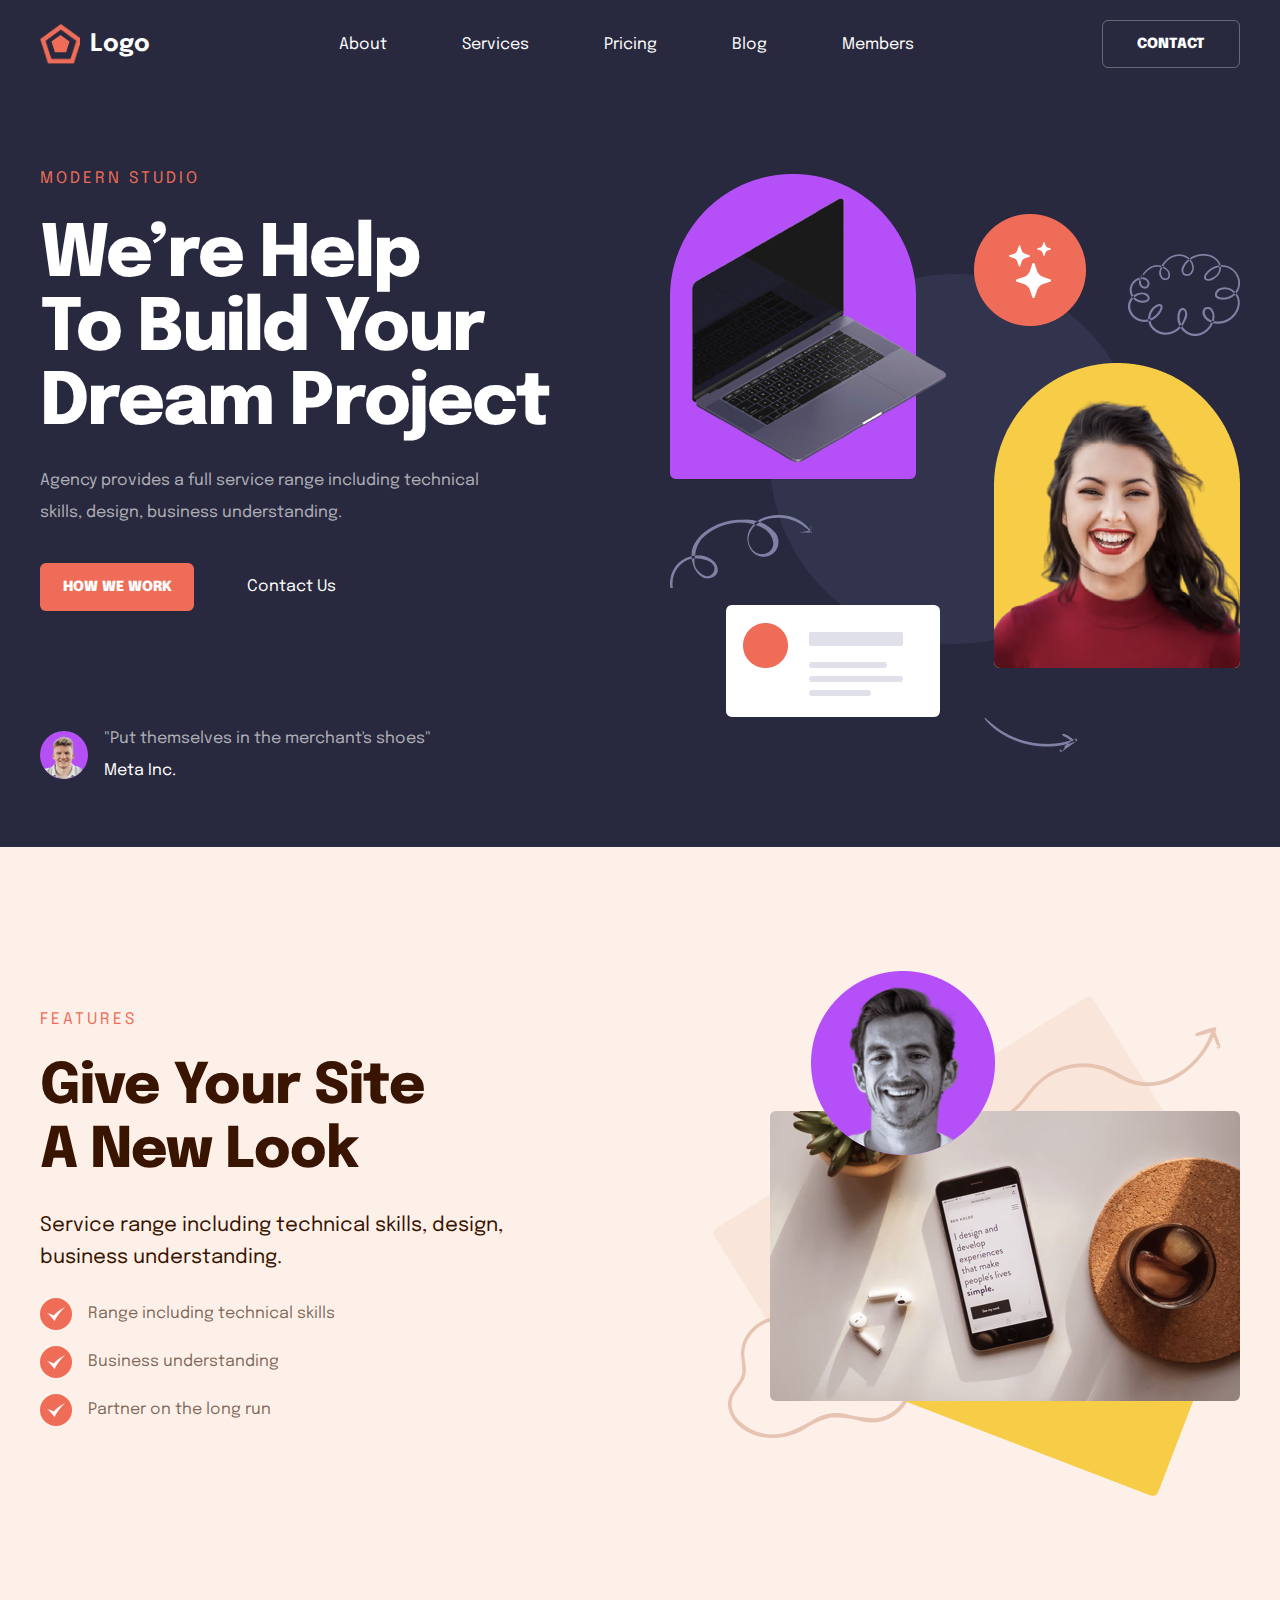
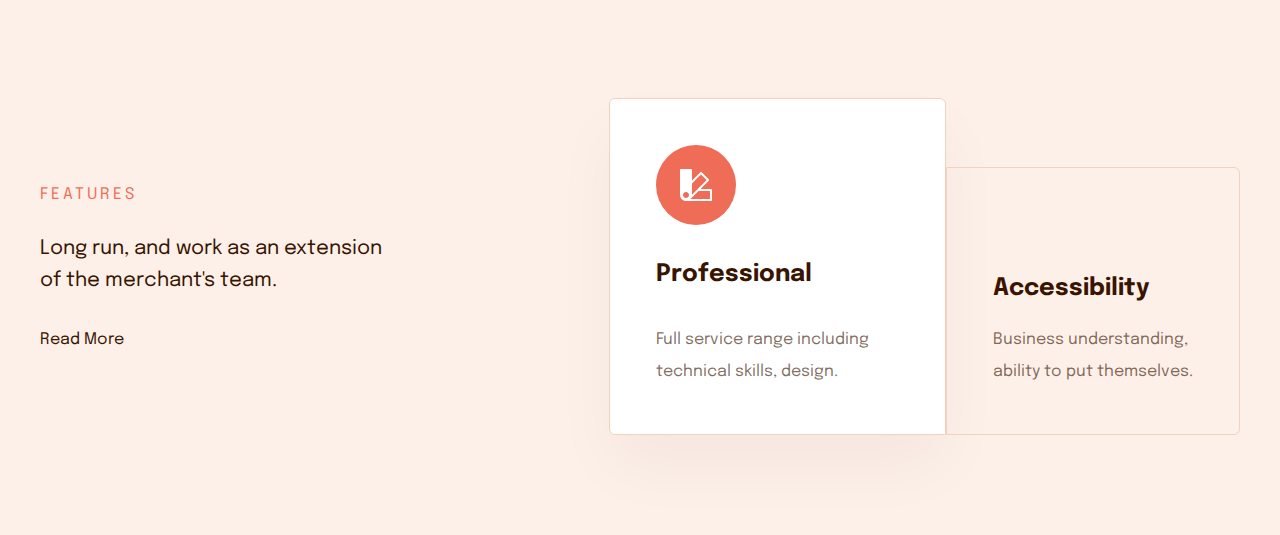
==== index.html @ 23089f37 "Initial commit" ====
<!DOCTYPE html>
<html lang="en">
  <head>
    <meta charset="UTF-8" />
    <meta name="viewport" content="width=device-width, initial-scale=1.0" />
    <title>Document</title>
    <link rel="stylesheet" href="./style.css" />
    <link rel="preconnect" href="https://fonts.googleapis.com" />
    <link rel="preconnect" href="https://fonts.gstatic.com" crossorigin />
    <link
      href="https://fonts.googleapis.com/css2?family=Epilogue:wght@400;700&display=swap"
      rel="stylesheet"
    />
  </head>
  <body>
    <header class="header">
      <div class="header__logo">
        <div class="header__logo-svg">
          <svg
            xmlns="http://www.w3.org/2000/svg"
            width="19"
            height="18"
            viewBox="0 0 19 18"
            fill="none"
            class="header__logo-element"
          >
            <path
              d="M9.5 0L18.535 6.56434L15.084 17.1857H3.91604L0.464963 6.56434L9.5 0Z"
              fill="#EF6D58"
            />
          </svg>
        </div>
        <div class="header__logo-txt">Logo</div>
      </div>
      <nav class="header__nav">
        <a href="" class="nav__link">About</a>
        <a href="" class="nav__link">Services</a>
        <a href="" class="nav__link">Pricing</a>
        <a href="" class="nav__link">Blog</a>
        <a href="" class="nav__link">Members</a>
      </nav>
      <button class="header__button">CONTACT</button>
    </header>
    <main class="main">
      <div class="frame-1_I">
        <div class="frame-1__left">
          <p class="left__txt-1">Modern Studio</p>
          <p class="left__title">
            We’re Help<br />
            To Build Your<br />Dream Project
          </p>
          <p class="left__txt-2">
            Agency provides a full service range including technical
            <br />skills, design, business understanding.
          </p>
          <div class="left__group">
            <button class="group__btn-1">How We Work</button
            ><button class="group__btn-2">Contact Us</button>
          </div>
          <div class="left__box">
            <svg
              width="48"
              height="48"
              viewBox="0 0 48 48"
              fill="none"
              xmlns="http://www.w3.org/2000/svg"
              xmlns:xlink="http://www.w3.org/1999/xlink"
            >
              <circle cx="24" cy="24" r="24" fill="#B550F6" />
              <mask
                id="mask0_0_16"
                style="mask-type: luminance"
                maskUnits="userSpaceOnUse"
                x="0"
                y="0"
                width="48"
                height="48"
              >
                <circle cx="24" cy="24" r="24" fill="white" />
              </mask>
              <g mask="url(#mask0_0_16)">
                <rect
                  x="4"
                  y="5"
                  width="38"
                  height="43"
                  fill="url(#pattern0)"
                />
              </g>
              <defs>
                <pattern
                  id="pattern0"
                  patternContentUnits="objectBoundingBox"
                  width="1"
                  height="1"
                >
                  <use
                    xlink:href="#image0_0_16"
                    transform="scale(0.0263158 0.0232558)"
                  />
                </pattern>
                <image
                  id="image0_0_16"
                  width="38"
                  height="43"
                  xlink:href="[data-uri]"
                />
              </defs>
            </svg>
            <div class="box__section">
              <div class="section__txt-1">
                "Put themselves in the merchant's shoes"
              </div>
              <div class="section__txt-2">Meta Inc.</div>
            </div>
          </div>
        </div>
        <div class="frame-1__right">
          <img src="./imgs/pic.png" alt="" />
        </div>
      </div>
    </main>
    <div class="frame-2_I">
      <div class="frame-2__box">
        <div class="frame-2__box-left">
          <p class="box-left__txt-1">Features</p>
          <p class="box-left__title">Give Your Site <br />A New Look</p>
          <p class="box-left__txt-2">
            Service range including technical skills, design, <br />
            business understanding.
          </p>
          <div class="box-left__group">
            <div class="group__row">
              <svg
                xmlns="http://www.w3.org/2000/svg"
                width="32"
                height="32"
                viewBox="0 0 32 32"
                fill="none"
              >
                <circle cx="16" cy="16" r="16" fill="#EF6C57" />
                <path
                  fill-rule="evenodd"
                  clip-rule="evenodd"
                  d="M7 14.9206C9.07075 15.3461 11.734 16.1698 13.75 17.465C16.1178 14.3345 20.371 11.406 25 9C20.6042 13.2739 16.9668 18.1236 14.5 23C12.5118 20.2129 10.3398 17.6189 7 14.9206Z"
                  fill="white"
                />
              </svg>
              <p>Range including technical skills</p>
            </div>
            <div class="group__row">
              <svg
                xmlns="http://www.w3.org/2000/svg"
                width="32"
                height="32"
                viewBox="0 0 32 32"
                fill="none"
              >
                <circle cx="16" cy="16" r="16" fill="#EF6C57" />
                <path
                  fill-rule="evenodd"
                  clip-rule="evenodd"
                  d="M7 14.9206C9.07075 15.3461 11.734 16.1698 13.75 17.465C16.1178 14.3345 20.371 11.406 25 9C20.6042 13.2739 16.9668 18.1236 14.5 23C12.5118 20.2129 10.3398 17.6189 7 14.9206Z"
                  fill="white"
                />
              </svg>
              <p>Business understanding</p>
            </div>
            <div class="group__row">
              <svg
                xmlns="http://www.w3.org/2000/svg"
                width="32"
                height="32"
                viewBox="0 0 32 32"
                fill="none"
              >
                <circle cx="16" cy="16" r="16" fill="#EF6C57" />
                <path
                  fill-rule="evenodd"
                  clip-rule="evenodd"
                  d="M7 14.9206C9.07075 15.3461 11.734 16.1698 13.75 17.465C16.1178 14.3345 20.371 11.406 25 9C20.6042 13.2739 16.9668 18.1236 14.5 23C12.5118 20.2129 10.3398 17.6189 7 14.9206Z"
                  fill="white"
                />
              </svg>
              <p>Partner on the long run</p>
            </div>
          </div>
        </div>
        <div class="frame-2__box-right">
          <img src="./imgs/picc.png" alt="" />
        </div>
      </div>
    </div>
    <div class="frame-3_I">
      <div class="frame-3__content">
        <div class="content__left">
          <p class="content__left-title">Features</p>
          <p class="content__left-txt-1">
            Long run, and work as an extension <br />
            of the merchant's team.
          </p>
          <p class="content__left-txt-2">Read More</p>
        </div>
        <div class="content__right">
          <div class="content__right-block-1">
            <div class="block-1__logo">
              <svg
                class="block-1__logo-main"
                xmlns="http://www.w3.org/2000/svg"
                width="80"
                height="80"
                viewBox="0 0 80 80"
                fill="none"
              >
                <circle cx="40" cy="40" r="40" fill="#EF6C57" />
              </svg>
              <svg
                class="block-1__logo-secondary"
                xmlns="http://www.w3.org/2000/svg"
                width="32"
                height="32"
                viewBox="0 0 32 32"
                fill="none"
              >
                <path
                  fill-rule="evenodd"
                  clip-rule="evenodd"
                  d="M1 0C0.447715 0 0 0.447715 0 1V25.99V26V26.088C0.0212881 27.6491 0.652221 29.1399 1.758 30.242C2.88171 31.3692 4.40839 32.0019 6 32H31C31.5523 32 32 31.5523 32 31V21C32 20.4477 31.5523 20 31 20H20.522L28.778 11.78C28.9661 11.5924 29.0718 11.3377 29.0718 11.072C29.0718 10.8063 28.9661 10.5516 28.778 10.364L21.708 3.292C21.3175 2.90162 20.6845 2.90162 20.294 3.292L12 11.554V1C12 0.447715 11.5523 0 11 0H1ZM26.656 11.068L12 25.668V14.376L20.998 5.412L26.656 11.068ZM9 26C9 24.3431 7.65685 23 6 23C4.34315 23 3 24.3431 3 26C3 27.6568 4.34315 29 6 29C7.65685 29 9 27.6568 9 26ZM18.516 22H30V30H10.486L18.516 22Z"
                  fill="white"
                />
              </svg>
            </div>
            <h2>Professional</h2>
            <p>Full service range including <br />technical skills, design.</p>
          </div>
          <div class="content__right-block-2">
            <h2>Accessibility</h2>
            <p>Business understanding, <br />ability to put themselves.</p>
          </div>
        </div>
      </div>
    </div>
  </body>
</html>
---- style.css ----
* {
  padding: 0;
  margin: 0;
  border: 0;
  text-decoration: none;
}

:focus,
:active {
  outline: none;
}
a:focus,
a:active {
  outline: none;
}

nav,
footer,
header,
aside {
  display: block;
}

:root {
  --boss: rgb(160, 160, 160);
  --colors: rgb(210, 198, 198);
}

input,
button,
textarea {
  font-family: inherit;
}

input::-ms-clear {
  display: none;
}
button {
  cursor: pointer;
}
button::-moz-focus-inner {
  padding: 0;
  border: 0;
}
a,
a:visited {
  text-decoration: none;
}
a:hover {
  text-decoration: none;
}
ul li {
  list-style: none;
}
img {
  vertical-align: top;
}

h1,
h2,
h3,
h4,
h5,
h6 {
  font-size: inherit;
  font-weight: 400;
}

html {
  scroll-behavior: smooth;
}
body {
  background: #28293e;
}

.header {
  max-width: 1200px;
  margin: 0 auto;
  display: flex;
  align-items: center;
  justify-content: space-between;
  padding: 20px;
}
.header__logo {
  display: flex;
  align-items: center;
}
.header__logo-element {
}
.header__logo-svg {
  background-image: url(./imgs/Polygon.png);
  background-size: cover;
  width: 40px;
  height: 40px;
  display: flex;
  align-items: center;
  justify-content: center;
}
.header__logo-txt {
  color: var(--Text_Light, rgb(255, 255, 255));
  font-feature-settings: "clig" off, "liga" off;
  font-family: Epilogue;
  font-size: 24px;
  font-style: normal;
  font-weight: 700;
  margin-left: 10px;
}
.header__nav {
  display: flex;
  gap: 75px;
}
.nav__link {
  color: var(--Text_Light, #ffffff);
  text-align: center;
  font-feature-settings: "clig" off, "liga" off;
  font-family: Epilogue;
  font-size: 16px;
  font-style: normal;
  font-weight: 400;
  transition: 0.3s;
}
.nav__link:hover {
  color: #ef6d58;
}
.header__button {
  width: 138px;
  height: 48px;
  border-radius: 6px;
  border: 1px solid rgba(255, 255, 255, 0.3);
  color: #ffffff;
  text-align: center;
  font-family: Epilogue;
  font-size: 14px;
  font-style: normal;
  font-weight: 900;
  text-transform: uppercase;
  background: transparent;
  display: flex;
  align-items: center;
  justify-content: center;
}
.main {
  max-width: 1200px;
  margin: 0 auto;
}
.frame-1_I {
  max-width: 1200px;
  margin: 75px auto 60px auto;
  display: flex;
  align-items: center;
  justify-content: space-between;
}
.frame-1__left {
  width: 513px;
  display: flex;
  flex-direction: column;
  align-items: flex-start;
  justify-content: center;
}
.left__txt-1 {
  color: var(--Text_Light_Accent, #ef6d58);
  font-feature-settings: "clig" off, "liga" off;
  font-family: Epilogue;
  font-size: 16px;
  font-style: normal;
  font-weight: 400;
  line-height: 32px; /* 200% */
  letter-spacing: 3px;
  text-transform: uppercase;
}
.left__title {
  color: var(--Text_Light, #fff);
  font-feature-settings: "clig" off, "liga" off;
  font-family: Epilogue;
  font-size: 72px;
  font-style: normal;
  font-weight: 800;
  letter-spacing: -2px;
  margin: 24px 0;
}
.left__txt-2 {
  color: var(--Text_Light_Gray, rgba(255, 255, 255, 0.64));
  font-feature-settings: "clig" off, "liga" off;
  font-family: Epilogue;
  font-size: 16px;
  font-style: normal;
  font-weight: 400;
  line-height: 32px; /* 200% */
  margin-bottom: 34px;
}
.left__group {
  width: 328px;
  display: flex;
  align-items: center;
  justify-content: space-between;
  margin-bottom: 112px;
}
.group__btn-1 {
  width: 154px;
  height: 48px;
  border-radius: 6px;
  background: #ef6d58;
  color: #fff;
  text-align: center;
  font-family: Epilogue;
  font-size: 14px;
  font-style: normal;
  font-weight: 900;
  line-height: normal;
  text-transform: uppercase;
  transition: 0.3s;
}
.group__btn-1:hover {
  background-color: #e75c46;
  transform: scale(1.05);
}
.group__btn-2 {
  width: 154px;
  height: 48px;
  background: transparent;
  color: var(--Text_Light, #fff);
  font-feature-settings: "clig" off, "liga" off;
  font-family: Epilogue;
  font-size: 16px;
  font-style: normal;
  font-weight: 400;
  line-height: 32px;
  border-radius: 6px;
  transition: 0.3s;
}
.group__btn-2:hover {
  background-color: #ffffff25;
  transform: scale(1.05);
}
.left__box {
  display: flex;
  align-items: center;
  flex-direction: row;
}
.left__box svg {
  margin-right: 16px;
}
.box__section {
  display: flex;
  align-items: flex-start;
  justify-content: center;
  flex-direction: column;
}
.section__txt-1 {
  color: var(--Text_Light_Gray, rgba(255, 255, 255, 0.64));
  font-feature-settings: "clig" off, "liga" off;

  /* Text */
  font-family: Epilogue;
  font-size: 16px;
  font-style: normal;
  font-weight: 400;
  line-height: 32px; /* 200% */
}
.section__txt-2 {
  color: var(--Text_Light, #fff);
  font-feature-settings: "clig" off, "liga" off;

  /* Text */
  font-family: Epilogue;
  font-size: 16px;
  font-style: normal;
  font-weight: 400;
  line-height: 32px; /* 200% */
}
.frame-2_I {
  background: #fdf0e9;
  padding: 100px 0;
}
.frame-2__box {
  max-width: 1200px;
  display: flex;
  align-items: center;
  justify-content: space-between;
  margin: 0 auto;
}
.frame-2__box-left {
}
.box-left__txt-1 {
  color: var(--Text_Dark_Accent, #ef6d58);
  font-feature-settings: "clig" off, "liga" off;
  font-family: Epilogue;
  font-size: 16px;
  font-style: normal;
  font-weight: 400;
  line-height: 32px;
  letter-spacing: 3px;
  text-transform: uppercase;
}
.box-left__title {
  color: var(--Text_Dark, #391400);
  font-feature-settings: "clig" off, "liga" off;
  font-family: Epilogue;
  font-size: 56px;
  font-style: normal;
  font-weight: 800;
  line-height: 64px; /* 114.286% */
  letter-spacing: -1px;
  margin: 20px 0 26px 0;
}
.box-left__txt-2 {
  color: var(--Text_Dark, #391400);
  font-feature-settings: "clig" off, "liga" off;
  font-family: Epilogue;
  font-size: 20px;
  font-style: normal;
  font-weight: 400;
  line-height: 32px; /* 160% */
  margin-bottom: 24px;
}
.box-left__group {
  display: flex;
  align-items: flex-start;
  justify-content: space-between;
  flex-direction: column;
}
.group__row {
  display: flex;
  align-items: center;
  margin-bottom: 16px;
}
.group__row p {
  color: var(--Text_Dark_Gray, rgba(57, 20, 0, 0.64));
  font-feature-settings: "clig" off, "liga" off;

  /* Text */
  font-family: Epilogue;
  font-size: 16px;
  font-style: normal;
  font-weight: 400;
  line-height: 32px; /* 200% */
}
.group__row svg {
  margin-right: 16px;
}
.frame-2__box-right {
}
.frame-3_I {
  padding: 100px 0;
  background: #fdf0e9;
}
.frame-3__content {
  max-width: 1200px;
  margin: 0 auto;
  display: flex;
  align-items: center;
  justify-content: space-between;
}
.content__left {
  width: 370px;
  display: flex;
  align-items: flex-start;
  justify-content: center;
  flex-direction: column;
}
.content__left-title {
  color: var(--Text_Dark_Accent, #ef6d58);
  font-feature-settings: "clig" off, "liga" off;
  font-family: Epilogue;
  font-size: 16px;
  font-style: normal;
  font-weight: 400;
  letter-spacing: 3px;
  text-transform: uppercase;
}
.content__left-txt-1 {
  color: var(--Text_Dark, #391400);
  font-feature-settings: "clig" off, "liga" off;
  font-family: Epilogue;
  font-size: 20px;
  font-style: normal;
  font-weight: 400;
  margin: 30px 0 28px 0;
  height: 70px;
  line-height: 32px; /* 160% */
}
.content__left-txt-2 {
  color: var(--Text_Dark, #391400);
  font-feature-settings: "clig" off, "liga" off;
  font-family: Epilogue;
  font-size: 16px;
  font-style: normal;
  font-weight: 400;
}
.content__right {
  display: flex;
  align-items: flex-end;
  justify-content: center;
}
.content__right-block-1 {
  width: 243px;
  height: 243px;
  padding: 46px;
  display: flex;
  align-items: flex-start;
  justify-content: space-between;
  flex-direction: column;
  border-radius: 6px 6px 0px 6px;
  border: 1px solid #f3d1bf;
  background: #fff;
  box-shadow: 0px 32px 64px 0px rgba(57, 20, 0, 0.04);
}
.content__right-block-1 h2 {
  color: var(--Text_Dark, #391400);
  font-feature-settings: "clig" off, "liga" off;
  font-family: Epilogue;
  font-size: 24px;
  font-style: normal;
  font-weight: 700;
  line-height: 32px; /* 133.333% */
}
.content__right-block-1 p {
  color: var(--Text_Dark_Gray, rgba(57, 20, 0, 0.64));
  font-feature-settings: "clig" off, "liga" off;
  font-family: Epilogue;
  font-size: 16px;
  font-style: normal;
  font-weight: 400;
  line-height: 32px; /* 200% */
}
.block-1__logo {
  position: relative;
  width: 80px;
  height: 80px;
  display: flex;
  align-items: center;
  justify-content: center;
}
.block-1__logo-main {
  position: absolute;
}
.block-1__logo-secondary {
  position: absolute;
  z-index: 3;
  fill: #fff;
}

.content__right-block-2 {
  padding: 46px;
  display: flex;
  align-items: flex-start;
  justify-content: space-between;
  flex-direction: column;
  border-radius: 0px 6px 6px 0px;
  border: 1px solid #f3d1bf;
}
.content__right-block-2 h2 {
  color: var(--Text_Dark, #391400);
  font-feature-settings: "clig" off, "liga" off;
  font-family: Epilogue;
  font-size: 24px;
  font-style: normal;
  font-weight: 700;
  line-height: 32px; /* 133.333% */
  margin: 59px 0 19px 0;
}
.content__right-block-2 p {
  color: var(--Text_Dark_Gray, rgba(57, 20, 0, 0.64));
  font-feature-settings: "clig" off, "liga" off;
  font-family: Epilogue;
  font-size: 16px;
  font-style: normal;
  font-weight: 400;
  line-height: 32px; /* 200% */
}
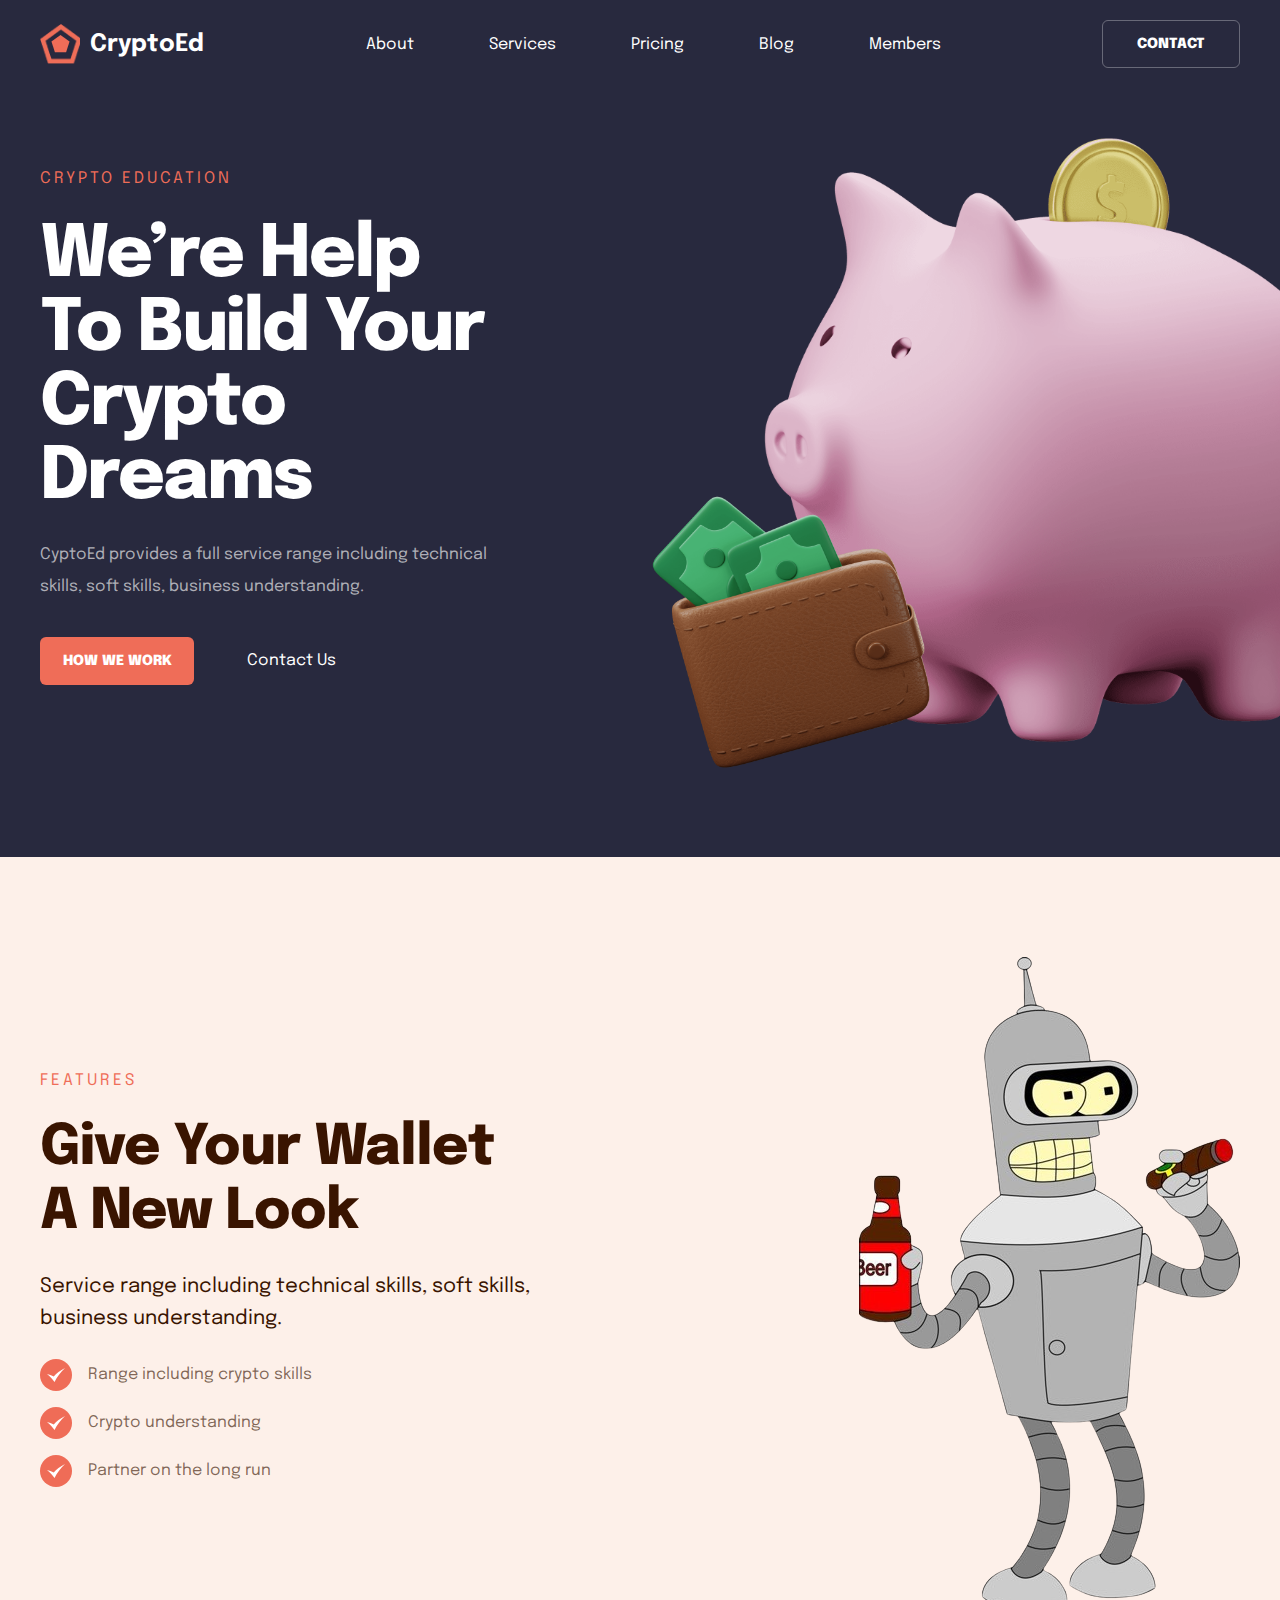
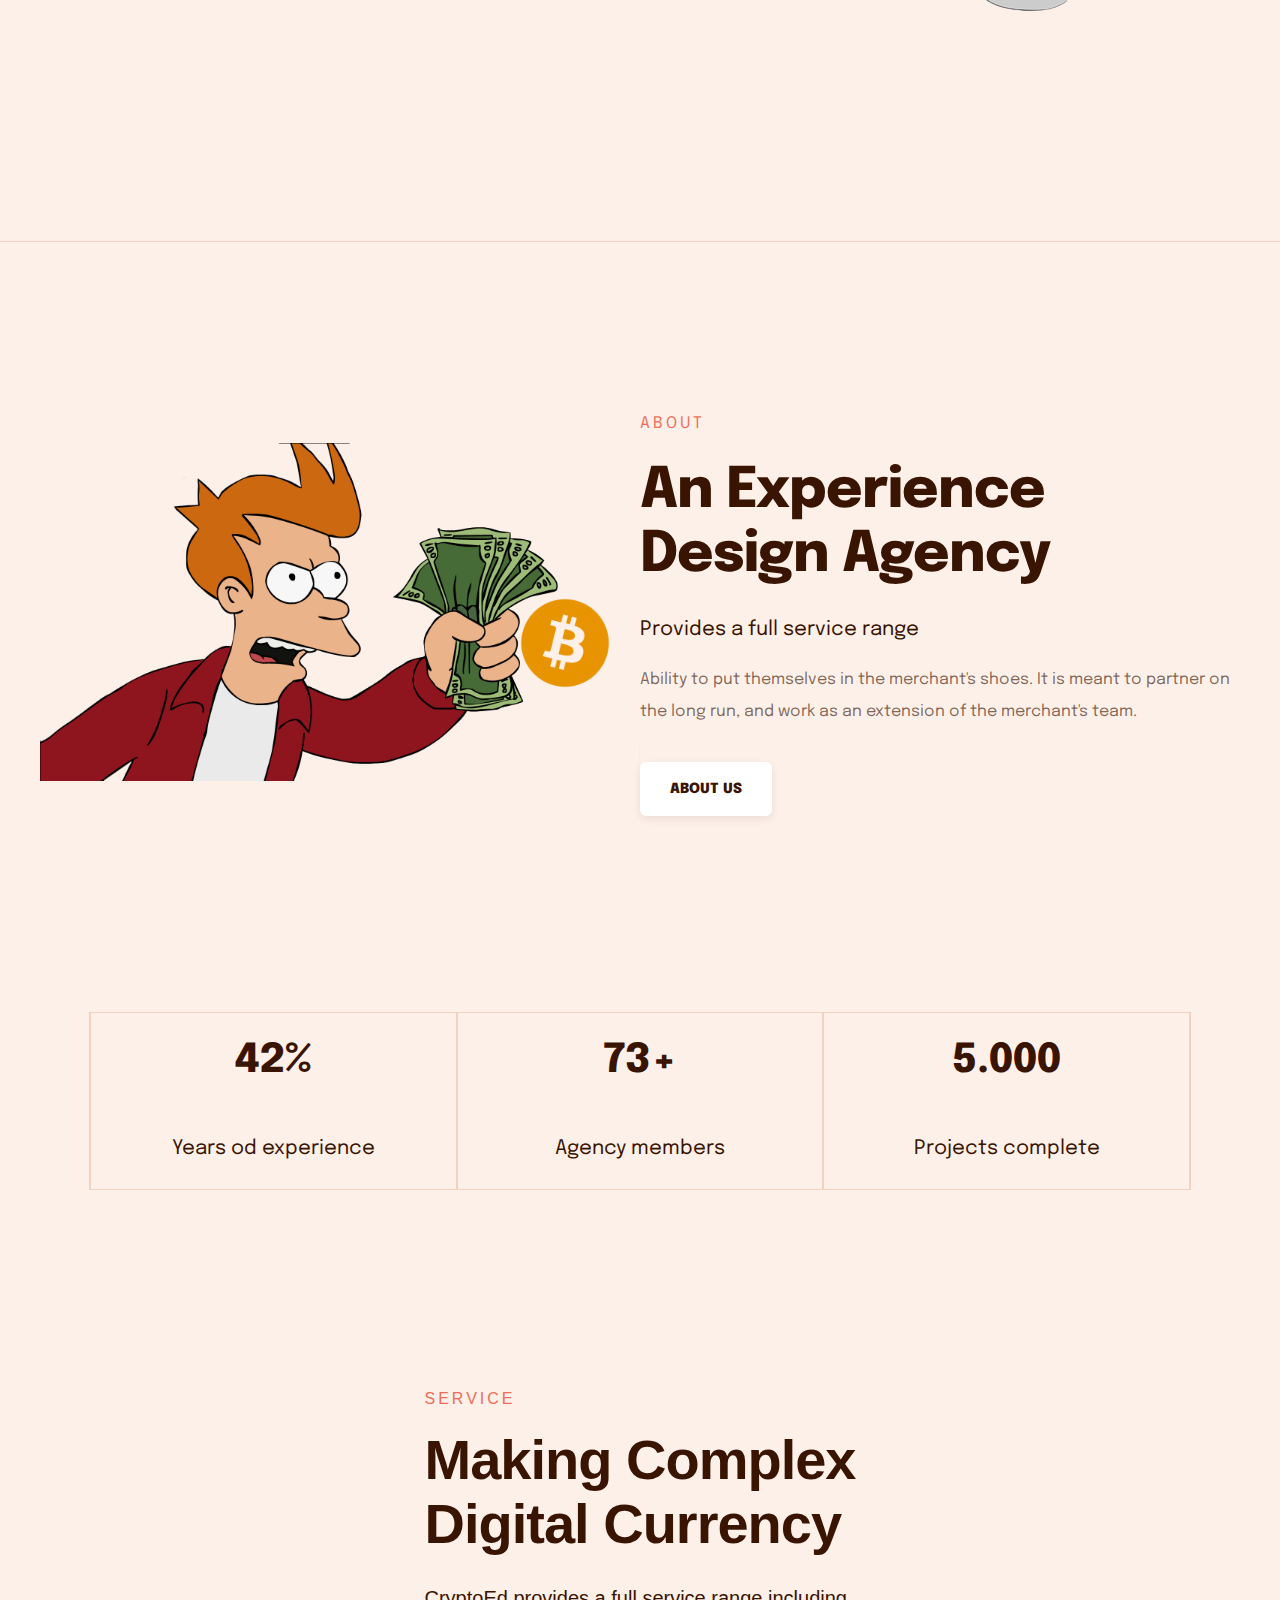
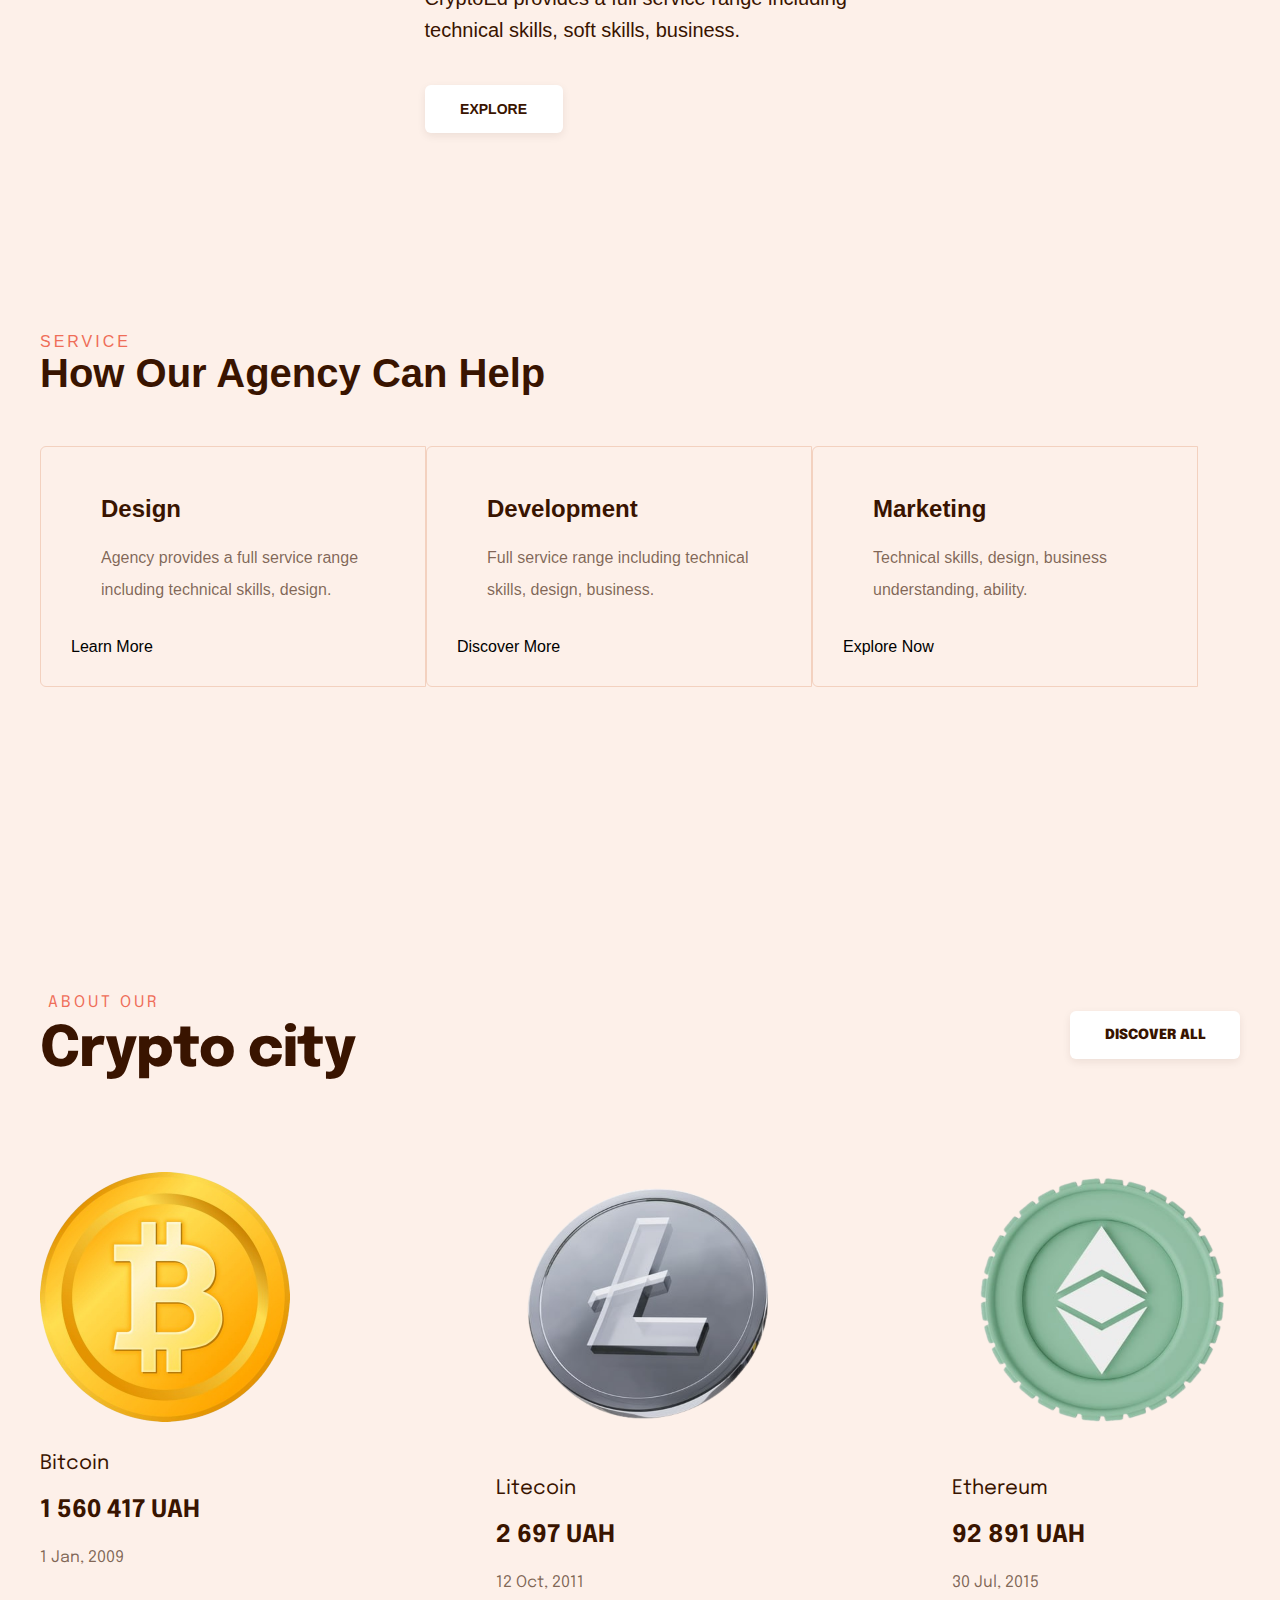
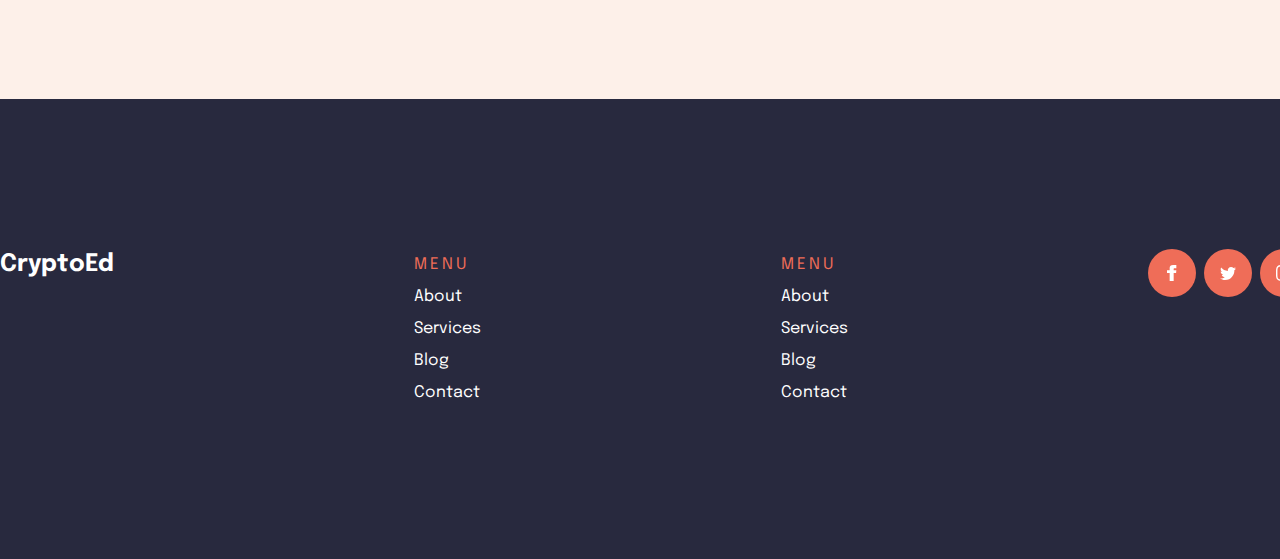
==== commit 71bc0538: "123" ====
--- a/index.html
+++ b/index.html
@@ -30,7 +30,7 @@
             />
           </svg>
         </div>
-        <div class="header__logo-txt">Logo</div>
+        <div class="header__logo-txt">CryptoEd</div>
       </div>
       <nav class="header__nav">
         <a href="" class="nav__link">About</a>
@@ -44,201 +44,314 @@
     <main class="main">
       <div class="frame-1_I">
         <div class="frame-1__left">
-          <p class="left__txt-1">Modern Studio</p>
+          <p class="left__txt-1">Crypto Education</p>
           <p class="left__title">
             We’re Help<br />
-            To Build Your<br />Dream Project
+            To Build Your<br />Crypto Dreams
           </p>
           <p class="left__txt-2">
-            Agency provides a full service range including technical
-            <br />skills, design, business understanding.
+            CyptoEd provides a full service range including technical
+            <br />skills, soft skills, business understanding.
           </p>
           <div class="left__group">
-            <button class="group__btn-1">How We Work</button
-            ><button class="group__btn-2">Contact Us</button>
-          </div>
-          <div class="left__box">
-            <svg
-              width="48"
-              height="48"
-              viewBox="0 0 48 48"
-              fill="none"
-              xmlns="http://www.w3.org/2000/svg"
-              xmlns:xlink="http://www.w3.org/1999/xlink"
+            <button class="group__btn-1">How We Work</button>
+            <a class="group__btn-2" href="./members/illia/index.html"
+              >Contact Us</a
             >
-              <circle cx="24" cy="24" r="24" fill="#B550F6" />
-              <mask
-                id="mask0_0_16"
-                style="mask-type: luminance"
-                maskUnits="userSpaceOnUse"
-                x="0"
-                y="0"
-                width="48"
-                height="48"
-              >
-                <circle cx="24" cy="24" r="24" fill="white" />
-              </mask>
-              <g mask="url(#mask0_0_16)">
-                <rect
-                  x="4"
-                  y="5"
-                  width="38"
-                  height="43"
-                  fill="url(#pattern0)"
-                />
-              </g>
-              <defs>
-                <pattern
-                  id="pattern0"
-                  patternContentUnits="objectBoundingBox"
-                  width="1"
-                  height="1"
+          </div>
+        </div>
+        <div class="frame-1__right">
+          <img src="./imgs/pig.png" alt="" class="pig" />
+          <img src="./imgs/parce.png" alt="" class="parce" />
+        </div>
+      </div>
+    </main>
+    <main class="main-2">
+      <div class="frame-2_I">
+        <div class="frame-2__box">
+          <div class="frame-2__box-left">
+            <p class="box-left__txt-1">Features</p>
+            <p class="box-left__title">Give Your Wallet <br />A New Look</p>
+            <p class="box-left__txt-2">
+              Service range including technical skills, soft skills, <br />
+              business understanding.
+            </p>
+            <div class="box-left__group">
+              <div class="group__row">
+                <svg
+                  xmlns="http://www.w3.org/2000/svg"
+                  width="32"
+                  height="32"
+                  viewBox="0 0 32 32"
+                  fill="none"
                 >
-                  <use
-                    xlink:href="#image0_0_16"
-                    transform="scale(0.0263158 0.0232558)"
+                  <circle cx="16" cy="16" r="16" fill="#EF6C57" />
+                  <path
+                    fill-rule="evenodd"
+                    clip-rule="evenodd"
+                    d="M7 14.9206C9.07075 15.3461 11.734 16.1698 13.75 17.465C16.1178 14.3345 20.371 11.406 25 9C20.6042 13.2739 16.9668 18.1236 14.5 23C12.5118 20.2129 10.3398 17.6189 7 14.9206Z"
+                    fill="white"
                   />
-                </pattern>
-                <image
-                  id="image0_0_16"
-                  width="38"
-                  height="43"
-                  xlink:href="[data-uri]"
-                />
-              </defs>
-            </svg>
-            <div class="box__section">
-              <div class="section__txt-1">
-                "Put themselves in the merchant's shoes"
+                </svg>
+                <p>Range including crypto skills</p>
               </div>
-              <div class="section__txt-2">Meta Inc.</div>
+              <div class="group__row">
+                <svg
+                  xmlns="http://www.w3.org/2000/svg"
+                  width="32"
+                  height="32"
+                  viewBox="0 0 32 32"
+                  fill="none"
+                >
+                  <circle cx="16" cy="16" r="16" fill="#EF6C57" />
+                  <path
+                    fill-rule="evenodd"
+                    clip-rule="evenodd"
+                    d="M7 14.9206C9.07075 15.3461 11.734 16.1698 13.75 17.465C16.1178 14.3345 20.371 11.406 25 9C20.6042 13.2739 16.9668 18.1236 14.5 23C12.5118 20.2129 10.3398 17.6189 7 14.9206Z"
+                    fill="white"
+                  />
+                </svg>
+                <p>Crypto understanding</p>
+              </div>
+              <div class="group__row">
+                <svg
+                  xmlns="http://www.w3.org/2000/svg"
+                  width="32"
+                  height="32"
+                  viewBox="0 0 32 32"
+                  fill="none"
+                >
+                  <circle cx="16" cy="16" r="16" fill="#EF6C57" />
+                  <path
+                    fill-rule="evenodd"
+                    clip-rule="evenodd"
+                    d="M7 14.9206C9.07075 15.3461 11.734 16.1698 13.75 17.465C16.1178 14.3345 20.371 11.406 25 9C20.6042 13.2739 16.9668 18.1236 14.5 23C12.5118 20.2129 10.3398 17.6189 7 14.9206Z"
+                    fill="white"
+                  />
+                </svg>
+                <p>Partner on the long run</p>
+              </div>
             </div>
           </div>
-        </div>
-        <div class="frame-1__right">
-          <img src="./imgs/pic.png" alt="" />
+          <div class="frame-2__box-right">
+            <img
+              src="./imgs/64c4ddaaface1ec08b58b1fae0f4d41c-removebg-preview.png"
+              alt=""
+            />
+          </div>
+        </div>
+      </div>
+      <div class="Y__powered-on">
+        <img
+          src="./img/47c46679-972b-43df-b995-1a962e7bc8d1-1594159154049 1.png"
+          alt=""
+          class="powered-on__img"
+        />
+        <img src="./img/reuters-logo 1.png" alt="" class="powered-on__img" />
+        <img src="./img/Group 1347.png" alt="" class="powered-on__img" />
+        <img src="./img/Group 1348.png" alt="" class="powered-on__img" />
+      </div>
+
+      <div class="body__line"></div>
+
+      <div class="Y__container-1">
+        <div class="Y__container-1__left">
+          <img
+            class="Y__container-1__left-img"
+            src="./imgs/pngwing.com (21).png"
+            alt=""
+          />
+          <img
+            class="Y__container-1__left-img2"
+            src="./imgs/pngwing.com (22).png"
+            alt=""
+          />
+        </div>
+
+        <div class="container-1__right">
+          <span class="right__about">ABOUT</span>
+          <h2 class="right__logo">An Experience Design Agency</h2>
+          <h4 class="right__coLogo">Provides a full service range</h4>
+          <span class="right__txt"
+            >Ability to put themselves in the merchant's shoes. It is meant to
+            partner on the long run, and work as an extension of the merchant's
+            team.</span
+          >
+          <button class="right__btn">About us</button>
+        </div>
+      </div>
+
+      <div class="Y__container-2">
+        <div class="Y__section-2">
+          <span class="section-2__logo">42%</span>
+          <span class="section-2__txt">Years od experience</span>
+        </div>
+        <div class="Y__section-2">
+          <span class="section-2__logo">73+</span>
+          <span class="section-2__txt">Agency members</span>
+        </div>
+        <div class="Y__section-2">
+          <span class="section-2__logo">5.000</span>
+          <span class="section-2__txt">Projects complete</span>
+        </div>
+      </div>
+
+      <div class="info-1">
+        <div class="info-1__left">
+          <img
+            class="left__img"
+            src="./imgs/ce2acf778d4bd77b748642bc89a936bf-removebg-preview.png"
+            alt=""
+          />
+        </div>
+
+        <div class="info-1__right">
+          <h1 class="right__title">Service</h1>
+          <p class="right__info">Making Complex <br />Digital Currency</p>
+          <p class="right__info-2">
+            CryptoEd provides a full service range including <br />technical
+            skills, soft skills, business.
+          </p>
+          <button class="right__button">explore</button>
+        </div>
+      </div>
+
+      <div class="block-2">
+        <h2 class="block-2__title">service</h2>
+        <p class="block-2__info">How Our Agency Can Help</p>
+
+        <div class="block-2__box">
+          <div class="box__inside">
+            <img class="inside__img" src="" alt="" />
+            <h2 class="inside__title">Design</h2>
+            <p class="inside__info">
+              Agency provides a full service range including technical skills,
+              design.
+            </p>
+            <p class="inside__info-2">Learn More</p>
+          </div>
+
+          <div class="box__inside">
+            <img class="inside__img" src="" alt="" />
+            <h2 class="inside__title">Development</h2>
+            <p class="inside__info">
+              Full service range including technical skills, design, business.
+            </p>
+            <p class="inside__info-2">Discover More</p>
+          </div>
+
+          <div class="box__inside">
+            <img class="inside__img" src="" alt="" />
+            <h2 class="inside__title">Marketing</h2>
+            <p class="inside__info">
+              Technical skills, design, business understanding, ability.
+            </p>
+            <p class="inside__info-2">Explore Now</p>
+          </div>
+        </div>
+      </div>
+
+      <div class="info__1">
+        <div class="info-1__top">
+          <div>
+            <p class="info__1-OUR">About our</p>
+            <h2 class="info__1-Latest">Crypto city</h2>
+          </div>
+          <button class="info-1__button">Discover All</button>
+        </div>
+
+        <div class="info__2">
+          <div class="card-1" style="width: 18rem">
+            <img
+              src="./imgs/photo_2_2024-01-27_10-31-24-removebg-preview.png"
+              class="card-img-top__1"
+              alt="..."
+            />
+            <div class="card-body">
+              <h5 class="card-title">Bitcoin</h5>
+              <p class="card-text">1 560 417 UAH</p>
+              <p class="card__info-1">1 Jan, 2009</p>
+            </div>
+          </div>
+          <div class="card-2" style="width: 18rem">
+            <img
+              src="./imgs/photo_1_2024-01-27_10-31-24-removebg-preview.png"
+              class="card-img-top__2"
+              alt="..."
+            />
+            <div class="card-body">
+              <h5 class="card-title">Litecoin</h5>
+              <p class="card-text">2 697 UAH</p>
+              <p class="card__info-2">12 Oct, 2011</p>
+            </div>
+          </div>
+          <div class="card-3" style="width: 18rem">
+            <img
+              src="./imgs/photo_3_2024-01-27_10-31-24-removebg-preview.png"
+              class="card-img-top__3"
+              alt="..."
+            />
+            <div class="card-body">
+              <h5 class="card-title">Ethereum</h5>
+              <p class="card-text">92 891 UAH</p>
+              <p class="card__info-3">30 Jul, 2015</p>
+            </div>
+          </div>
         </div>
       </div>
     </main>
-    <div class="frame-2_I">
-      <div class="frame-2__box">
-        <div class="frame-2__box-left">
-          <p class="box-left__txt-1">Features</p>
-          <p class="box-left__title">Give Your Site <br />A New Look</p>
-          <p class="box-left__txt-2">
-            Service range including technical skills, design, <br />
-            business understanding.
-          </p>
-          <div class="box-left__group">
-            <div class="group__row">
-              <svg
-                xmlns="http://www.w3.org/2000/svg"
-                width="32"
-                height="32"
-                viewBox="0 0 32 32"
-                fill="none"
-              >
-                <circle cx="16" cy="16" r="16" fill="#EF6C57" />
-                <path
-                  fill-rule="evenodd"
-                  clip-rule="evenodd"
-                  d="M7 14.9206C9.07075 15.3461 11.734 16.1698 13.75 17.465C16.1178 14.3345 20.371 11.406 25 9C20.6042 13.2739 16.9668 18.1236 14.5 23C12.5118 20.2129 10.3398 17.6189 7 14.9206Z"
-                  fill="white"
-                />
-              </svg>
-              <p>Range including technical skills</p>
-            </div>
-            <div class="group__row">
-              <svg
-                xmlns="http://www.w3.org/2000/svg"
-                width="32"
-                height="32"
-                viewBox="0 0 32 32"
-                fill="none"
-              >
-                <circle cx="16" cy="16" r="16" fill="#EF6C57" />
-                <path
-                  fill-rule="evenodd"
-                  clip-rule="evenodd"
-                  d="M7 14.9206C9.07075 15.3461 11.734 16.1698 13.75 17.465C16.1178 14.3345 20.371 11.406 25 9C20.6042 13.2739 16.9668 18.1236 14.5 23C12.5118 20.2129 10.3398 17.6189 7 14.9206Z"
-                  fill="white"
-                />
-              </svg>
-              <p>Business understanding</p>
-            </div>
-            <div class="group__row">
-              <svg
-                xmlns="http://www.w3.org/2000/svg"
-                width="32"
-                height="32"
-                viewBox="0 0 32 32"
-                fill="none"
-              >
-                <circle cx="16" cy="16" r="16" fill="#EF6C57" />
-                <path
-                  fill-rule="evenodd"
-                  clip-rule="evenodd"
-                  d="M7 14.9206C9.07075 15.3461 11.734 16.1698 13.75 17.465C16.1178 14.3345 20.371 11.406 25 9C20.6042 13.2739 16.9668 18.1236 14.5 23C12.5118 20.2129 10.3398 17.6189 7 14.9206Z"
-                  fill="white"
-                />
-              </svg>
-              <p>Partner on the long run</p>
-            </div>
-          </div>
-        </div>
-        <div class="frame-2__box-right">
-          <img src="./imgs/picc.png" alt="" />
-        </div>
-      </div>
-    </div>
-    <div class="frame-3_I">
-      <div class="frame-3__content">
-        <div class="content__left">
-          <p class="content__left-title">Features</p>
-          <p class="content__left-txt-1">
-            Long run, and work as an extension <br />
-            of the merchant's team.
-          </p>
-          <p class="content__left-txt-2">Read More</p>
-        </div>
-        <div class="content__right">
-          <div class="content__right-block-1">
-            <div class="block-1__logo">
-              <svg
-                class="block-1__logo-main"
-                xmlns="http://www.w3.org/2000/svg"
-                width="80"
-                height="80"
-                viewBox="0 0 80 80"
-                fill="none"
-              >
-                <circle cx="40" cy="40" r="40" fill="#EF6C57" />
-              </svg>
-              <svg
-                class="block-1__logo-secondary"
-                xmlns="http://www.w3.org/2000/svg"
-                width="32"
-                height="32"
-                viewBox="0 0 32 32"
-                fill="none"
-              >
-                <path
-                  fill-rule="evenodd"
-                  clip-rule="evenodd"
-                  d="M1 0C0.447715 0 0 0.447715 0 1V25.99V26V26.088C0.0212881 27.6491 0.652221 29.1399 1.758 30.242C2.88171 31.3692 4.40839 32.0019 6 32H31C31.5523 32 32 31.5523 32 31V21C32 20.4477 31.5523 20 31 20H20.522L28.778 11.78C28.9661 11.5924 29.0718 11.3377 29.0718 11.072C29.0718 10.8063 28.9661 10.5516 28.778 10.364L21.708 3.292C21.3175 2.90162 20.6845 2.90162 20.294 3.292L12 11.554V1C12 0.447715 11.5523 0 11 0H1ZM26.656 11.068L12 25.668V14.376L20.998 5.412L26.656 11.068ZM9 26C9 24.3431 7.65685 23 6 23C4.34315 23 3 24.3431 3 26C3 27.6568 4.34315 29 6 29C7.65685 29 9 27.6568 9 26ZM18.516 22H30V30H10.486L18.516 22Z"
-                  fill="white"
-                />
-              </svg>
-            </div>
-            <h2>Professional</h2>
-            <p>Full service range including <br />technical skills, design.</p>
-          </div>
-          <div class="content__right-block-2">
-            <h2>Accessibility</h2>
-            <p>Business understanding, <br />ability to put themselves.</p>
-          </div>
-        </div>
-      </div>
-    </div>
+    <footer class="footer">
+      <div class="box-footer">
+        <h4 class="footer__logo">CryptoEd</h4>
+
+        <div class="footer__menu">
+          <span class="f__menu__logo">MENU</span>
+          <div class="f__menu__box">
+            <a href="" class="footer__box__link">About</a>
+            <a href="" class="footer__box__link">Services</a>
+            <a href="" class="footer__box__link">Blog</a>
+            <a href="" class="footer__box__link">Contact</a>
+          </div>
+        </div>
+
+        <div class="footer__menu">
+          <span class="f__menu__logo">MENU</span>
+          <div class="f__menu__box">
+            <a href="" class="footer__box__link">About</a>
+            <a href="" class="footer__box__link">Services</a>
+            <a href="" class="footer__box__link">Blog</a>
+            <a href="" class="footer__box__link">Contact</a>
+          </div>
+        </div>
+
+        <div class="footer__links">
+          <svg
+            xmlns="http://www.w3.org/2000/svg"
+            width="160"
+            height="48"
+            viewBox="0 0 160 48"
+            fill="none"
+          >
+            <circle cx="136" cy="24" r="24" fill="#EF6D58" />
+            <path
+              fill-rule="evenodd"
+              clip-rule="evenodd"
+              d="M136 16C133.827 16 133.556 16.0093 132.701 16.0493C129.795 16.1827 128.181 17.7947 128.048 20.7013C128.009 21.556 128 21.828 128 24C128 26.1733 128.009 26.4453 128.048 27.2987C128.181 30.204 129.795 31.8187 132.701 31.952C133.556 31.9907 133.827 32 136 32C138.173 32 138.445 31.9907 139.3 31.952C142.201 31.8187 143.821 30.2067 143.952 27.2987C143.991 26.4453 144 26.1733 144 24C144 21.828 143.991 21.556 143.952 20.7013C143.821 17.7987 142.207 16.1813 139.3 16.0493C138.445 16.0093 138.173 16 136 16ZM136 17.4427C138.136 17.4427 138.389 17.4507 139.233 17.4893C141.403 17.588 142.413 18.616 142.513 20.768C142.551 21.612 142.559 21.864 142.559 24C142.559 26.136 142.551 26.3893 142.513 27.232C142.413 29.3827 141.404 30.4133 139.233 30.512C138.389 30.5493 138.137 30.5587 136 30.5587C133.864 30.5587 133.611 30.5507 132.768 30.512C130.595 30.412 129.588 29.38 129.488 27.232C129.451 26.3893 129.441 26.136 129.441 24C129.441 21.864 129.451 21.6107 129.488 20.768C129.587 18.6147 130.597 17.5867 132.768 17.488C133.611 17.4493 133.864 17.4427 136 17.4427ZM131.892 24C131.892 21.7307 133.732 19.892 136 19.892C138.268 19.892 140.108 21.732 140.108 24C140.108 26.2693 138.268 28.108 136 28.108C133.732 28.108 131.892 26.2693 131.892 24ZM136 26.6667C134.527 26.6667 133.333 25.4733 133.333 24C133.333 22.528 134.527 21.3333 136 21.3333C137.472 21.3333 138.668 22.5267 138.668 24C138.668 25.4733 137.472 26.6667 136 26.6667ZM139.309 19.7307C139.309 19.2 139.74 18.7707 140.269 18.7707C140.801 18.7707 141.231 19.2 141.231 19.7307C141.231 20.2613 140.8 20.6907 140.269 20.6907C139.739 20.6907 139.309 20.26 139.309 19.7307Z"
+              fill="white"
+            />
+            <circle cx="80" cy="24" r="24" fill="#EF6D58" />
+            <path
+              d="M88 19.54C87.412 19.8013 86.7787 19.9773 86.1147 20.0573C86.7933 19.6507 87.312 19.008 87.5587 18.2413C86.924 18.6173 86.2213 18.8907 85.4733 19.0373C84.876 18.3987 84.0213 18 83.0787 18C80.9587 18 79.4013 19.9773 79.88 22.0307C77.1533 21.8933 74.7333 20.5867 73.1147 18.6013C72.2547 20.076 72.6693 22.0067 74.1307 22.984C73.5933 22.9667 73.088 22.8187 72.6453 22.5733C72.6093 24.0933 73.7 25.516 75.2787 25.8333C74.8173 25.9587 74.3107 25.988 73.796 25.8893C74.2133 27.1933 75.428 28.1413 76.8627 28.168C75.48 29.2507 73.7427 29.7347 72 29.5293C73.4533 30.4613 75.1773 31.004 77.0307 31.004C83.1267 31.004 86.5693 25.856 86.3613 21.2387C87.004 20.7773 87.56 20.1987 88 19.54Z"
+              fill="white"
+            />
+            <circle cx="24" cy="24" r="24" fill="#EF6D58" />
+            <path
+              d="M21.6667 21.3333H19V24H21.6667V32H25.6667V24H28.0933L28.3333 21.3333H25.6667V20.2227C25.6667 19.5853 25.7947 19.3333 26.4107 19.3333H28.3333V16H25.128C22.7307 16 21.6667 17.056 21.6667 19.0773V21.3333Z"
+              fill="white"
+            />
+          </svg>
+        </div>
+      </div>
+    </footer>
   </body>
 </html>
--- a/style.css
+++ b/style.css
@@ -71,6 +71,7 @@
 }
 body {
   background: #28293e;
+  overflow-x: hidden;
 }
 
 .header {
@@ -139,6 +140,8 @@
   align-items: center;
   justify-content: center;
 }
+.btn-primary {
+}
 .main {
   max-width: 1200px;
   margin: 0 auto;
@@ -227,6 +230,9 @@
   line-height: 32px;
   border-radius: 6px;
   transition: 0.3s;
+  display: flex;
+  justify-content: center;
+  align-items: center;
 }
 .group__btn-2:hover {
   background-color: #ffffff25;
@@ -267,6 +273,33 @@
   font-style: normal;
   font-weight: 400;
   line-height: 32px; /* 200% */
+}
+.frame-1__right {
+  display: flex;
+  align-items: center;
+  justify-content: center;
+}
+.pig {
+  width: 700px;
+  position: absolute;
+  top: 70px;
+}
+.parce {
+  position: relative;
+  width: 300px;
+  z-index: 3;
+  left: -300px;
+  bottom: -150px;
+  animation: move 5s infinite;
+}
+@keyframes move {
+  0% {
+  }
+  50% {
+    transform: translateX(500px);
+  }
+  100% {
+  }
 }
 .frame-2_I {
   background: #fdf0e9;
@@ -340,25 +373,190 @@
 }
 .frame-2__box-right {
 }
-.frame-3_I {
-  padding: 100px 0;
-  background: #fdf0e9;
-}
-.frame-3__content {
+.Y__powered-on {
+  display: flex;
+  max-width: 1170px;
+  flex-direction: column;
+  align-items: center;
+  flex-direction: row;
+  margin: 60px auto;
+  justify-content: space-around;
+}
+.powered-on__img {
+  width: 147px;
+}
+
+.body__line {
+  width: 100%;
+  height: 1px;
+  flex-shrink: 0;
+  background: #f3d1bf;
+  margin: 70px auto;
+}
+
+.Y__container-1 {
   max-width: 1200px;
   margin: 0 auto;
   display: flex;
-  align-items: center;
+  flex-direction: row;
   justify-content: space-between;
-}
-.content__left {
-  width: 370px;
-  display: flex;
-  align-items: flex-start;
+  align-items: center;
+}
+.Y__container-1__left {
+  width: 600px;
+  position: relative;
+  height: 100%;
+}
+
+.Y__container-1__left-img {
+  width: 600px;
+}
+.Y__container-1__left-img2 {
+  position: absolute;
+  top: 150px;
+  right: 25px;
+  width: 100px;
+  animation: moveBackAndForth 2s linear infinite;
+}
+@keyframes moveBackAndForth {
+  0%,
+  100% {
+    left: 10%;
+  }
+  50% {
+    left: 0%;
+  }
+}
+
+.container-1__right {
+  display: flex;
+  flex-direction: column;
+  width: 650px;
+  height: 600px;
   justify-content: center;
+  align-items: start;
+}
+.right__about {
+  color: var(--Text_Dark_Accent, #ef6d58);
+  font-feature-settings: "clig" off, "liga" off;
+  font-family: Epilogue;
+  font-size: 16px;
+  font-style: normal;
+  font-weight: 400;
+  line-height: 32px;
+  letter-spacing: 3px;
+  text-transform: uppercase;
+  margin-bottom: 20px;
+}
+.right__logo {
+  color: var(--Text_Dark, #391400);
+  font-feature-settings: "clig" off, "liga" off;
+  font-family: Epilogue;
+  font-size: 56px;
+  font-style: normal;
+  font-weight: 800;
+  line-height: 64px;
+  letter-spacing: -1px;
+  margin-bottom: 26px;
+}
+.right__coLogo {
+  color: var(--Text_Dark, #391400);
+  font-feature-settings: "clig" off, "liga" off;
+  font-family: Epilogue;
+  font-size: 20px;
+  font-style: normal;
+  font-weight: 400;
+  line-height: 32px;
+  margin-bottom: 18px;
+}
+.right__txt {
+  color: var(--Text_Dark_Gray, rgba(57, 20, 0, 0.64));
+  font-feature-settings: "clig" off, "liga" off;
+  font-family: Epilogue;
+  font-size: 16px;
+  font-style: normal;
+  font-weight: 400;
+  line-height: 32px;
+  margin-bottom: 34px;
+}
+.right__btn {
+  color: rgba(57, 20, 0, 1);
+  text-align: center;
+  font-family: Epilogue;
+  font-size: 14px;
+  font-style: normal;
+  font-weight: 900;
+  line-height: normal;
+  text-transform: uppercase;
+  padding: 20px 30px;
+  border-radius: 6px;
+  background: #fff;
+  box-shadow: 0px 3px 9px 0px rgba(57, 20, 0, 0.08);
+  cursor: pointer;
+}
+
+.right__btn:hover {
+  color: #fff;
+  background-color: #28293e;
+}
+
+.Y__container-2 {
+  max-width: 1100px;
+  height: 176px;
+  border: 1px solid #f3d1bf;
+  display: flex;
+  align-items: center;
+  margin: 100px auto;
+}
+.Y__section-2 {
+  width: 371px;
+  height: 100%;
+  border: 1px solid #f3d1bf;
+  display: flex;
+  justify-content: space-around;
   flex-direction: column;
-}
-.content__left-title {
+  align-items: center;
+}
+.section-2__logo {
+  color: var(--Text_Dark, #391400);
+  font-feature-settings: "clig" off, "liga" off;
+  font-family: Epilogue;
+  font-size: 40px;
+  font-style: normal;
+  font-weight: 800;
+  line-height: 48px;
+}
+.section-2__txt {
+  color: var(--Text_Dark, #391400);
+  font-feature-settings: "clig" off, "liga" off;
+  font-family: Epilogue;
+  font-size: 20px;
+  font-style: normal;
+  font-weight: 400;
+  line-height: 32px;
+}
+.main-2 {
+  background: #fdf0e9;
+}
+.info-1 {
+  display: flex;
+  justify-content: space-between;
+  align-items: center;
+  max-width: 1200px;
+  margin: 200px auto 0px auto;
+}
+
+.info-1__left {
+}
+
+.left__img {
+}
+
+.info-1__right {
+  margin-left: 100px;
+}
+
+.right__title {
   color: var(--Text_Dark_Accent, #ef6d58);
   font-feature-settings: "clig" off, "liga" off;
   font-family: Epilogue;
@@ -367,104 +565,520 @@
   font-weight: 400;
   letter-spacing: 3px;
   text-transform: uppercase;
-}
-.content__left-txt-1 {
+  font-family: "Kanit", sans-serif;
+}
+
+.right__info {
+  color: var(--Text_Dark, #391400);
+  font-feature-settings: "clig" off, "liga" off;
+  font-family: Epilogue;
+  font-size: 56px;
+  font-style: normal;
+  font-weight: 800;
+  letter-spacing: -1px;
+  line-height: 64px; /* 114.286% */
+  font-family: "Kanit", sans-serif;
+  margin: 20px 0 26px 0;
+}
+
+.right__info-2 {
   color: var(--Text_Dark, #391400);
   font-feature-settings: "clig" off, "liga" off;
   font-family: Epilogue;
   font-size: 20px;
   font-style: normal;
   font-weight: 400;
-  margin: 30px 0 28px 0;
+  line-height: 32px; /* 160% */
+  flex-shrink: 0;
+  font-family: "Kanit", sans-serif;
+  margin-bottom: 39px;
+}
+
+.box__img {
+  margin-right: 20px;
+  width: 64px;
+}
+
+.box__speech {
+  color: var(--Text_Dark_Gray, rgba(57, 20, 0, 0.64));
+  font-feature-settings: "clig" off, "liga" off;
+  /* Text_Small */
+  font-family: Epilogue;
+  font-size: 14px;
+  font-style: normal;
+  font-weight: 400;
+  font-family: "Kanit", sans-serif;
+  line-height: 24px; /* 171.429% */
+  margin-bottom: 12px;
+}
+
+.right__name {
+  color: var(--Text_Dark, #391400);
+  font-feature-settings: "clig" off, "liga" off;
+  font-family: Epilogue;
+  font-size: 16px;
+  font-style: normal;
+  font-weight: 400;
+  line-height: 32px; /* 200% */
+  font-family: "Kanit", sans-serif;
+  margin-bottom: 36px;
+  margin-left: 80px;
+}
+
+.right__button {
+  width: 138px;
+  height: 48px;
+  flex-shrink: 0;
+  color: #391400;
+  border: none;
+  color: #391400;
+  text-align: center;
+  font-family: Epilogue;
+  font-size: 14px;
+  font-style: normal;
+  font-weight: 900;
+  line-height: normal;
+  text-transform: uppercase;
+  background-color: white;
+  font-family: "Kanit", sans-serif;
+  box-shadow: 0px 3px 9px 0px rgba(57, 20, 0, 0.08);
+  cursor: pointer;
+  border-radius: 6px;
+}
+
+.right__button:hover {
+  color: #fff;
+  background-color: #28293e;
+}
+.right__box {
+  display: flex;
+  align-items: center;
+}
+
+.block-2 {
+  max-width: 1200px;
+  margin: 200px auto;
+}
+
+.block-2__title {
+  color: var(--Text_Dark_Accent, #ef6d58);
+  font-feature-settings: "clig" off, "liga" off;
+  font-family: Epilogue;
+  font-size: 16px;
+  font-style: normal;
+  font-weight: 400;
+  letter-spacing: 3px;
+  text-transform: uppercase;
+  font-family: "Kanit", sans-serif;
+}
+
+.block-2__info {
+  color: var(--Text_Dark, #391400);
+  font-feature-settings: "clig" off, "liga" off;
+  font-size: 40px;
+  font-style: normal;
+  font-weight: 800;
+  font-family: "Kanit", sans-serif;
+}
+
+.block-2__box {
+  display: flex;
+  margin-top: 50px;
+  font-family: "Kanit", sans-serif;
+}
+
+.box__inside {
+  border-radius: 6px 0px 0px 6px;
+  border: 1px solid #f3d1bf;
+  max-width: 391px;
+  flex-shrink: 0;
+  padding: 30px;
+}
+
+.inside__img {
+}
+
+.inside__title {
+  color: var(--Text_Dark, #391400);
+  font-feature-settings: "clig" off, "liga" off;
+  font-size: 24px;
+  font-style: normal;
+  font-weight: 700;
+  font-family: "Kanit", sans-serif;
+  margin-left: 30px;
+  margin-bottom: 19px;
+}
+
+.inside__info {
+  color: var(--Text_Dark_Gray, rgba(57, 20, 0, 0.64));
+  font-feature-settings: "clig" off, "liga" off;
+  font-size: 16px;
+  font-style: normal;
+  font-weight: 400;
   height: 70px;
+  max-width: 294px;
+  font-family: "Kanit", sans-serif;
+  margin-left: 30px;
+  margin-bottom: 26px;
+  line-height: 32px; /* 200% */
+}
+.inside__button {
+  width: 154px;
+  height: 48px;
+  flex-shrink: 0;
+  background: transparent;
+  border: none;
+  border-radius: 15px;
+  color: var(--Text_Dark, #391400);
+  font-feature-settings: "clig" off, "liga" off;
+  font-family: Epilogue;
+  font-size: 16px;
+  font-style: normal;
+  font-weight: 400;
+  line-height: 32px; /* 200% */
+  transition: 0.3s;
+}
+
+.inside__button:hover {
+  background-color: #f3d1bf79;
+  transform: scale(1.05);
+}
+
+.card {
+}
+.card-body {
+}
+.info__1 {
+  max-width: 1200px;
+  margin: 0 auto;
+  padding: 100px 0;
+}
+.info-1__top {
+  max-width: 1200px;
+  display: flex;
+  justify-content: space-between;
+  align-items: center;
+}
+.info__2 {
+  display: flex;
+  justify-content: space-between;
+  max-width: 1200px;
+  margin-top: 64px;
+}
+.info__1-OUR {
+  color: var(--Text_Dark_Accent, #ef6d58);
+  font-feature-settings: "clig" off, "liga" off;
+
+  /* H5 */
+  font-family: Epilogue;
+  font-size: 16px;
+  font-style: normal;
+  font-weight: 400;
+  line-height: 32px; /* 200% */
+  letter-spacing: 3px;
+  text-transform: uppercase;
+  margin-left: 8px;
+}
+.info__1-Latest {
+  color: var(--Text_Dark, #391400);
+  font-feature-settings: "clig" off, "liga" off;
+
+  /* H2 */
+  font-family: Epilogue;
+  font-size: 56px;
+  font-style: normal;
+  font-weight: 800;
+  line-height: 64px; /* 114.286% */
+  letter-spacing: -1px;
+}
+.info-1__button {
+  color: #391400;
+  text-align: center;
+  font-family: Epilogue;
+  font-size: 14px;
+  font-style: normal;
+  font-weight: 900;
+  line-height: normal;
+  text-transform: uppercase;
+  width: 170px;
+  height: 48px;
+  flex-shrink: 0;
+  border-radius: 6px;
+  background: #fff;
+  box-shadow: 0px 3px 9px 0px rgba(57, 20, 0, 0.08);
+}
+.card-1 {
+}
+.card-2 {
+}
+.card-3 {
+}
+.card-title {
+  color: var(--Text_Dark, #391400);
+  font-feature-settings: "clig" off, "liga" off;
+
+  /* Text_Big */
+  font-family: Epilogue;
+  font-size: 20px;
+  font-style: normal;
+  font-weight: 400;
   line-height: 32px; /* 160% */
-}
-.content__left-txt-2 {
-  color: var(--Text_Dark, #391400);
-  font-feature-settings: "clig" off, "liga" off;
-  font-family: Epilogue;
-  font-size: 16px;
-  font-style: normal;
-  font-weight: 400;
-}
-.content__right {
-  display: flex;
-  align-items: flex-end;
-  justify-content: center;
-}
-.content__right-block-1 {
-  width: 243px;
-  height: 243px;
-  padding: 46px;
-  display: flex;
-  align-items: flex-start;
-  justify-content: space-between;
-  flex-direction: column;
-  border-radius: 6px 6px 0px 6px;
-  border: 1px solid #f3d1bf;
-  background: #fff;
-  box-shadow: 0px 32px 64px 0px rgba(57, 20, 0, 0.04);
-}
-.content__right-block-1 h2 {
-  color: var(--Text_Dark, #391400);
-  font-feature-settings: "clig" off, "liga" off;
+  margin: 26px 0 15px 0;
+}
+.card-text {
+  color: var(--Text_Dark, #391400);
+  font-feature-settings: "clig" off, "liga" off;
+
+  /* H4 */
   font-family: Epilogue;
   font-size: 24px;
   font-style: normal;
   font-weight: 700;
   line-height: 32px; /* 133.333% */
-}
-.content__right-block-1 p {
+  margin-bottom: 15px;
+}
+.card__info-1 {
   color: var(--Text_Dark_Gray, rgba(57, 20, 0, 0.64));
   font-feature-settings: "clig" off, "liga" off;
-  font-family: Epilogue;
-  font-size: 16px;
-  font-style: normal;
-  font-weight: 400;
-  line-height: 32px; /* 200% */
-}
-.block-1__logo {
-  position: relative;
-  width: 80px;
-  height: 80px;
-  display: flex;
-  align-items: center;
-  justify-content: center;
-}
-.block-1__logo-main {
-  position: absolute;
-}
-.block-1__logo-secondary {
-  position: absolute;
-  z-index: 3;
-  fill: #fff;
-}
-
-.content__right-block-2 {
-  padding: 46px;
-  display: flex;
-  align-items: flex-start;
-  justify-content: space-between;
+
+  /* Text */
+  font-family: Epilogue;
+  font-size: 16px;
+  font-style: normal;
+  font-weight: 400;
+  line-height: 32px; /* 200% */
+}
+
+.card__info-2 {
+  color: var(--Text_Dark_Gray, rgba(57, 20, 0, 0.64));
+  font-feature-settings: "clig" off, "liga" off;
+
+  /* Text */
+  font-family: Epilogue;
+  font-size: 16px;
+  font-style: normal;
+  font-weight: 400;
+  line-height: 32px; /* 200% */
+}
+.card__info-3 {
+  color: var(--Text_Dark_Gray, rgba(57, 20, 0, 0.64));
+  font-feature-settings: "clig" off, "liga" off;
+
+  /* Text */
+  font-family: Epilogue;
+  font-size: 16px;
+  font-style: normal;
+  font-weight: 400;
+  line-height: 32px; /* 200% */
+}
+.card-img-top__1 {
+  width: 250px;
+}
+.card-img-top__2 {
+  width: 300px;
+}
+.card-img-top__3 {
+  width: 300px;
+}
+.info__2 {
+  align-items: center;
+}
+.footer {
+  background: #28293e;
+  width: 100%;
+  padding: 150px 0;
+  display: flex;
+}
+
+.box-footer {
+  margin: 0 auto;
+  display: flex;
+  gap: 300px;
+}
+.footer__logo {
+  color: var(--Text_Dark, #ffffff);
+  font-feature-settings: "clig" off, "liga" off;
+  font-family: Epilogue;
+  font-size: 24px;
+  font-style: normal;
+  font-weight: 700;
+  line-height: 32px;
+}
+.footer__menu {
+}
+.f__menu__logo {
+  color: var(--Text_Dark_Accent, #ef6d58);
+  font-feature-settings: "clig" off, "liga" off;
+
+  /* H5 */
+  font-family: Epilogue;
+  font-size: 16px;
+  font-style: normal;
+  font-weight: 400;
+  line-height: 32px; /* 200% */
+  letter-spacing: 3px;
+  text-transform: uppercase;
+}
+.f__menu__box {
+  display: flex;
   flex-direction: column;
-  border-radius: 0px 6px 6px 0px;
-  border: 1px solid #f3d1bf;
-}
-.content__right-block-2 h2 {
-  color: var(--Text_Dark, #391400);
-  font-feature-settings: "clig" off, "liga" off;
-  font-family: Epilogue;
-  font-size: 24px;
-  font-style: normal;
-  font-weight: 700;
-  line-height: 32px; /* 133.333% */
-  margin: 59px 0 19px 0;
-}
-.content__right-block-2 p {
-  color: var(--Text_Dark_Gray, rgba(57, 20, 0, 0.64));
-  font-feature-settings: "clig" off, "liga" off;
-  font-family: Epilogue;
-  font-size: 16px;
-  font-style: normal;
-  font-weight: 400;
-  line-height: 32px; /* 200% */
-}
+}
+.footer__box__link {
+  color: var(--Text_Dark, #ffffff);
+  font-feature-settings: "clig" off, "liga" off;
+  font-family: Epilogue;
+  font-size: 16px;
+  font-style: normal;
+  font-weight: 400;
+  line-height: 32px;
+}
+.footer__service {
+}
+@media (max-width: 1300px) {
+  .left__img {
+    display: none;
+  }
+
+  .info-1__right {
+    margin: 0 auto;
+  }
+}
+@media (max-width: 1199px) {
+  .block-2__box {
+    display: flex;
+    flex-direction: column;
+  }
+  .info__1-OUR {
+    font-size: 20px;
+  }
+  .info__1-Latest {
+    font-size: 30px;
+  }
+}
+@media (max-width: 991px) {
+  .header__nav {
+    gap: 50px;
+  }
+  .frame-1_I {
+    flex-direction: column;
+  }
+  .frame-1__right img {
+    width: 500px;
+  }
+  .frame-1__left {
+    margin: 0 auto;
+    text-align: center;
+    align-items: center;
+  }
+  .left__box {
+    display: none;
+  }
+  .frame-2__box {
+    flex-direction: column;
+    align-items: center;
+  }
+  .frame-2__box-left {
+    align-items: center;
+    text-align: center;
+  }
+  .box-left__group {
+    width: 300px;
+    margin-left: 90px;
+    text-align: center;
+  }
+  .Y__container-1 {
+    max-width: 800px;
+    flex-direction: column;
+  }
+
+  .Y__container-1__left-img {
+    width: 500px;
+  }
+  .body__line {
+    width: 900px;
+  }
+  .block-2__box {
+    display: flex;
+    flex-direction: column;
+  }
+  .info__2 {
+    display: flex;
+    flex-direction: column;
+    align-items: center;
+    width: 100%;
+  }
+  .info__1-OUR {
+    text-align: center;
+  }
+  .info__1-Latest {
+    text-align: center;
+  }
+  .pig {
+    display: none;
+  }
+  .parce {
+    display: none;
+  }
+}
+@media (max-width: 767px) {
+  .header__nav {
+    gap: 25px;
+  }
+  .body__line {
+    width: 700px;
+  }
+  .Y__container-1 {
+    max-width: 650px;
+    flex-direction: column;
+  }
+  .right__logo {
+    font-size: 30px;
+  }
+  .Y__container-1__left-img {
+    width: 400px;
+  }
+}
+@media (max-width: 575px) {
+  .right__info {
+    color: var(--Text_Dark, #391400);
+    font-feature-settings: "clig" off, "liga" off;
+    font-family: Epilogue;
+    font-size: 40px;
+    font-style: normal;
+    font-weight: 800;
+    letter-spacing: -1px;
+    max-width: 463px;
+    height: 128px;
+    font-family: "Kanit", sans-serif;
+  }
+
+  .right__info-2 {
+    font-size: 17px;
+  }
+
+  .right__name {
+    display: none;
+  }
+
+  .box__img {
+    display: none;
+  }
+  .Y__container-1 {
+    max-width: 500px;
+  }
+  .right__logo {
+    font-size: 30px;
+  }
+  .container-1__right {
+    width: 300px;
+  }
+  .Y__container-1__left-img {
+    justify-content: center;
+  }
+
+  .Y__container-1__left {
+    display: flex;
+    justify-content: center;
+    align-items: center;
+  }
+}
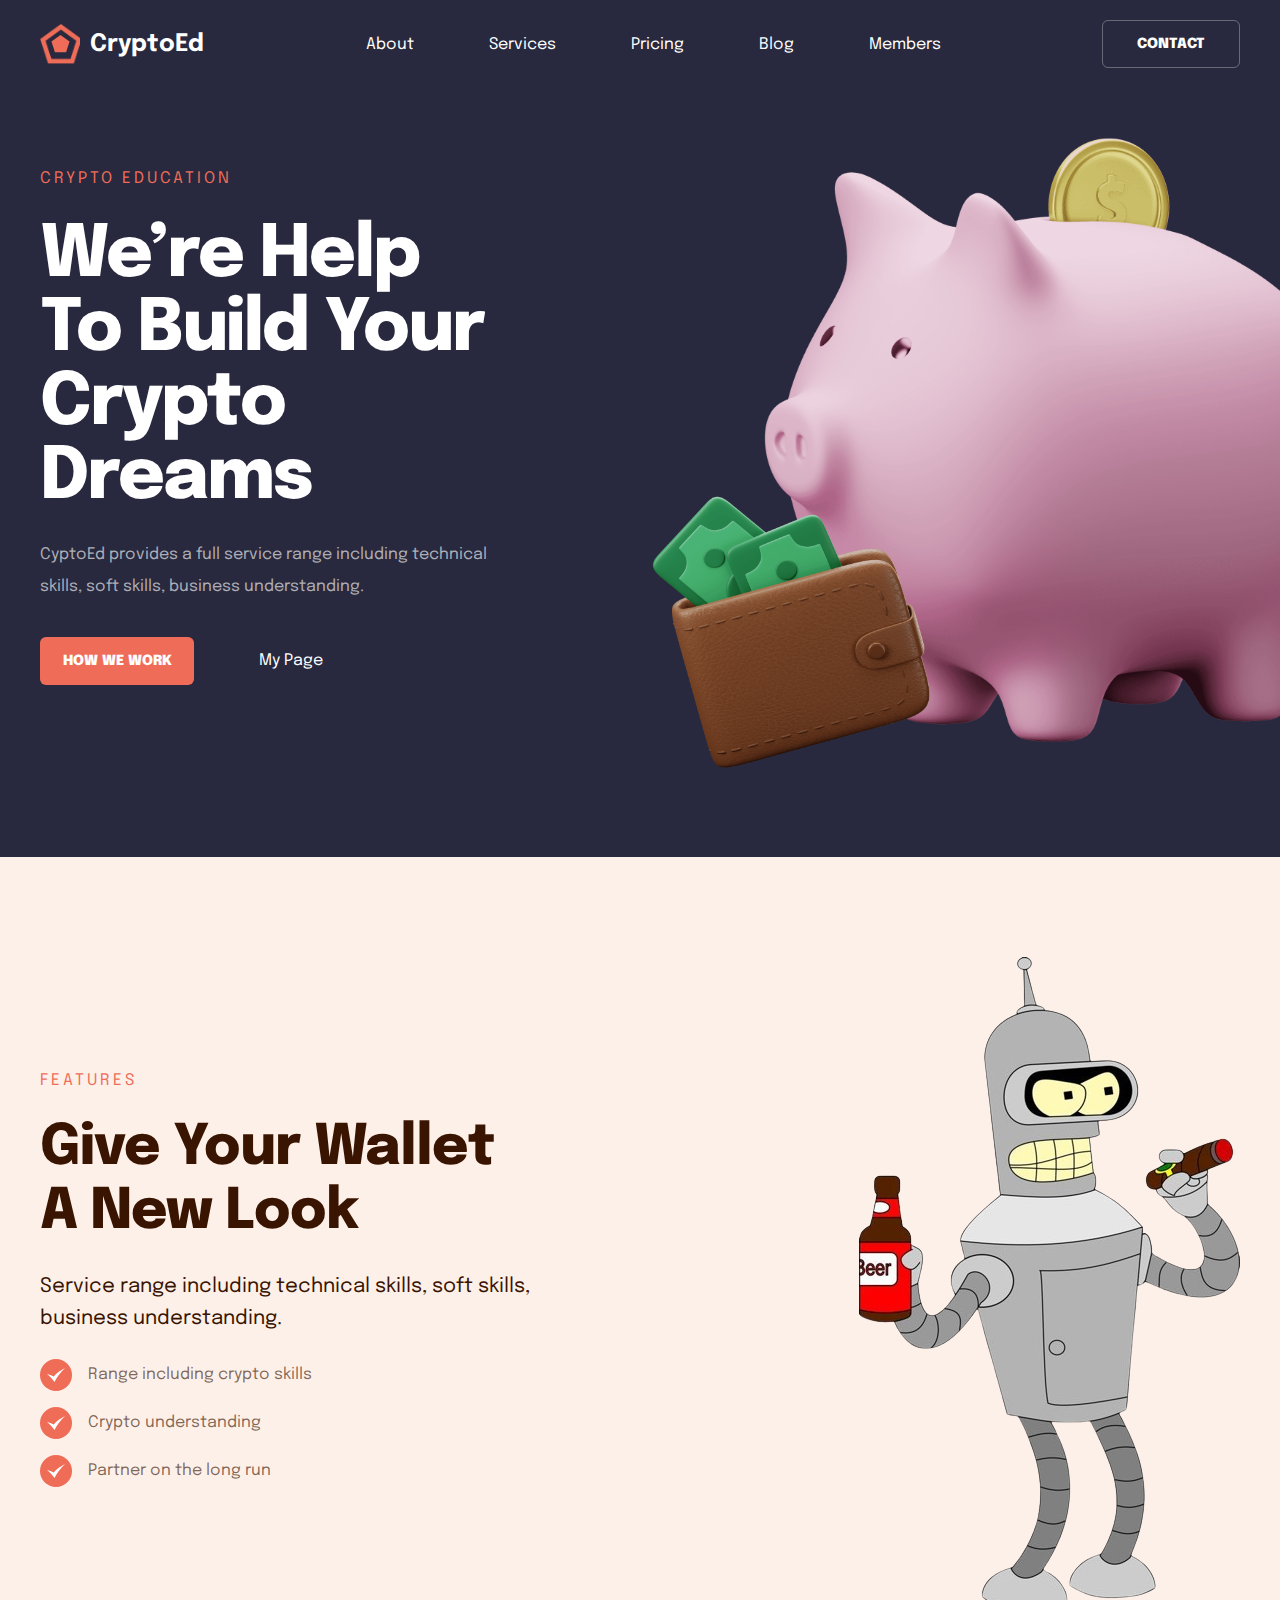
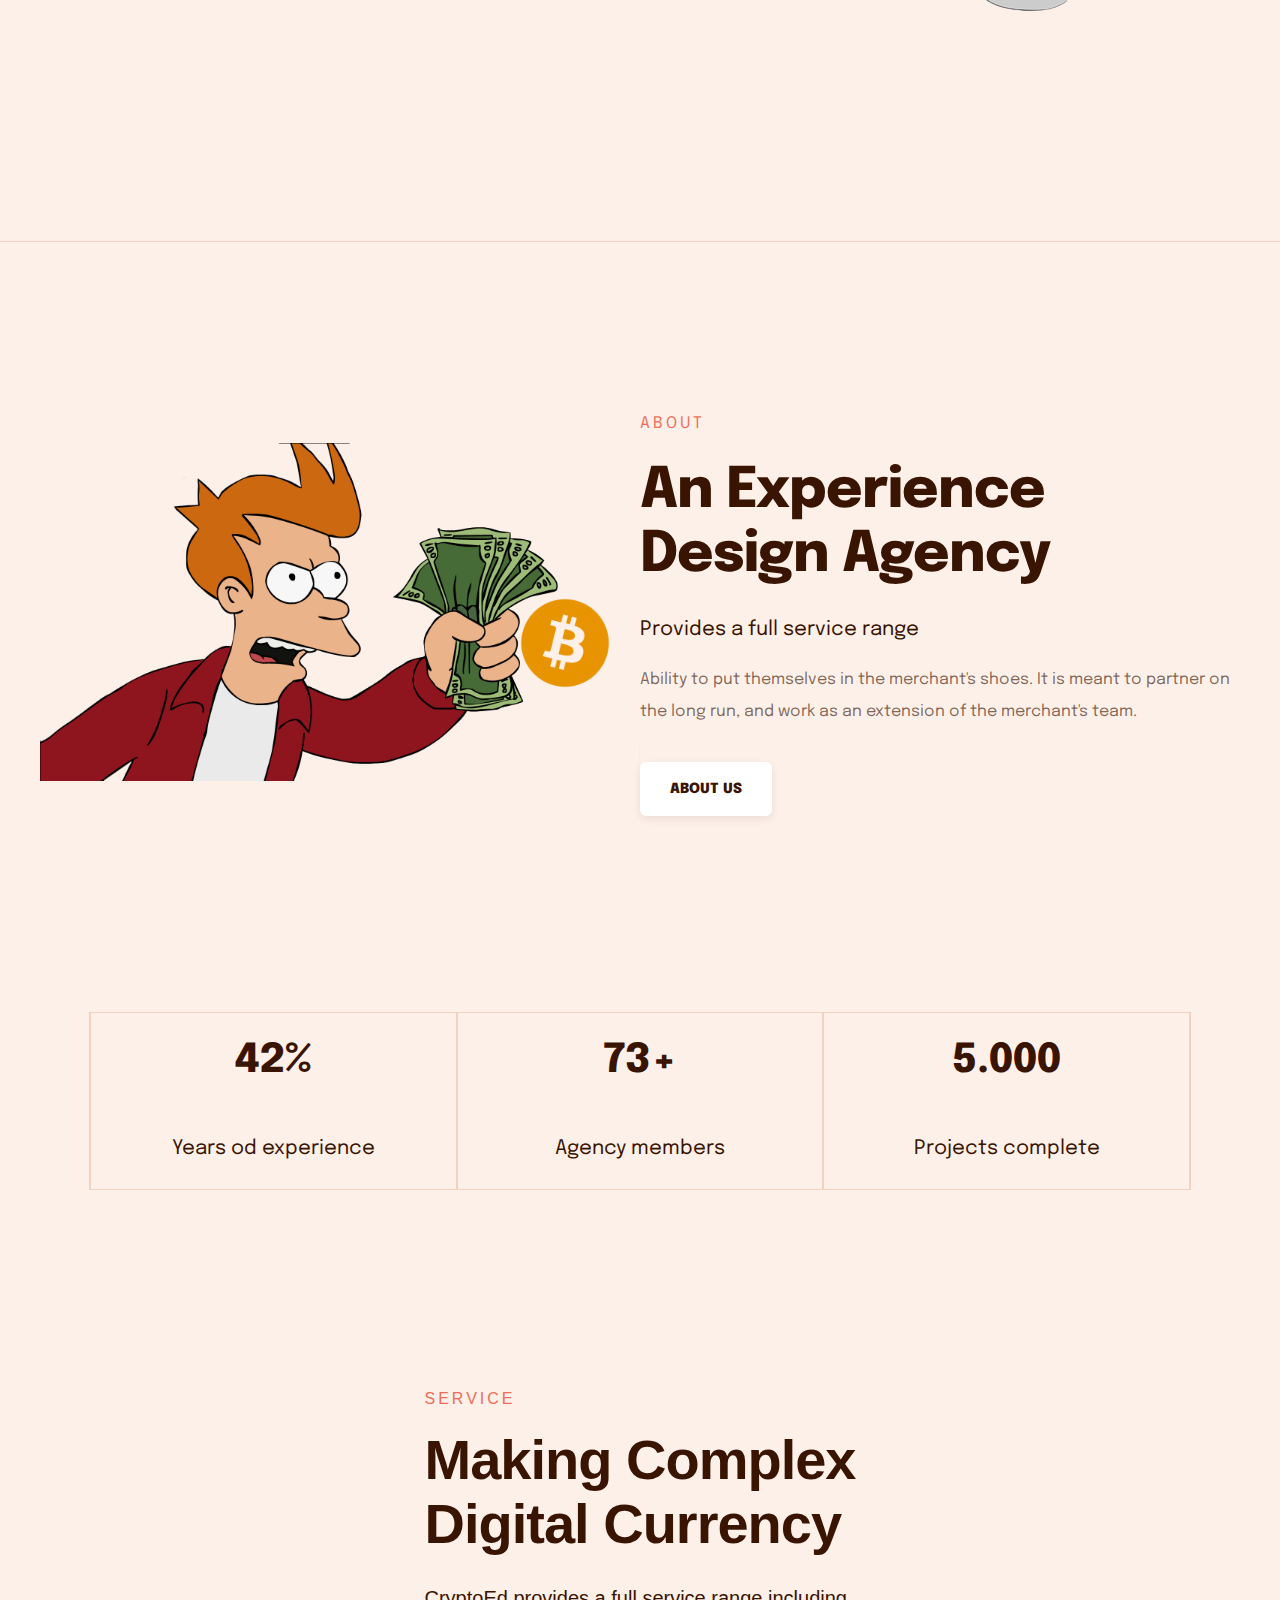
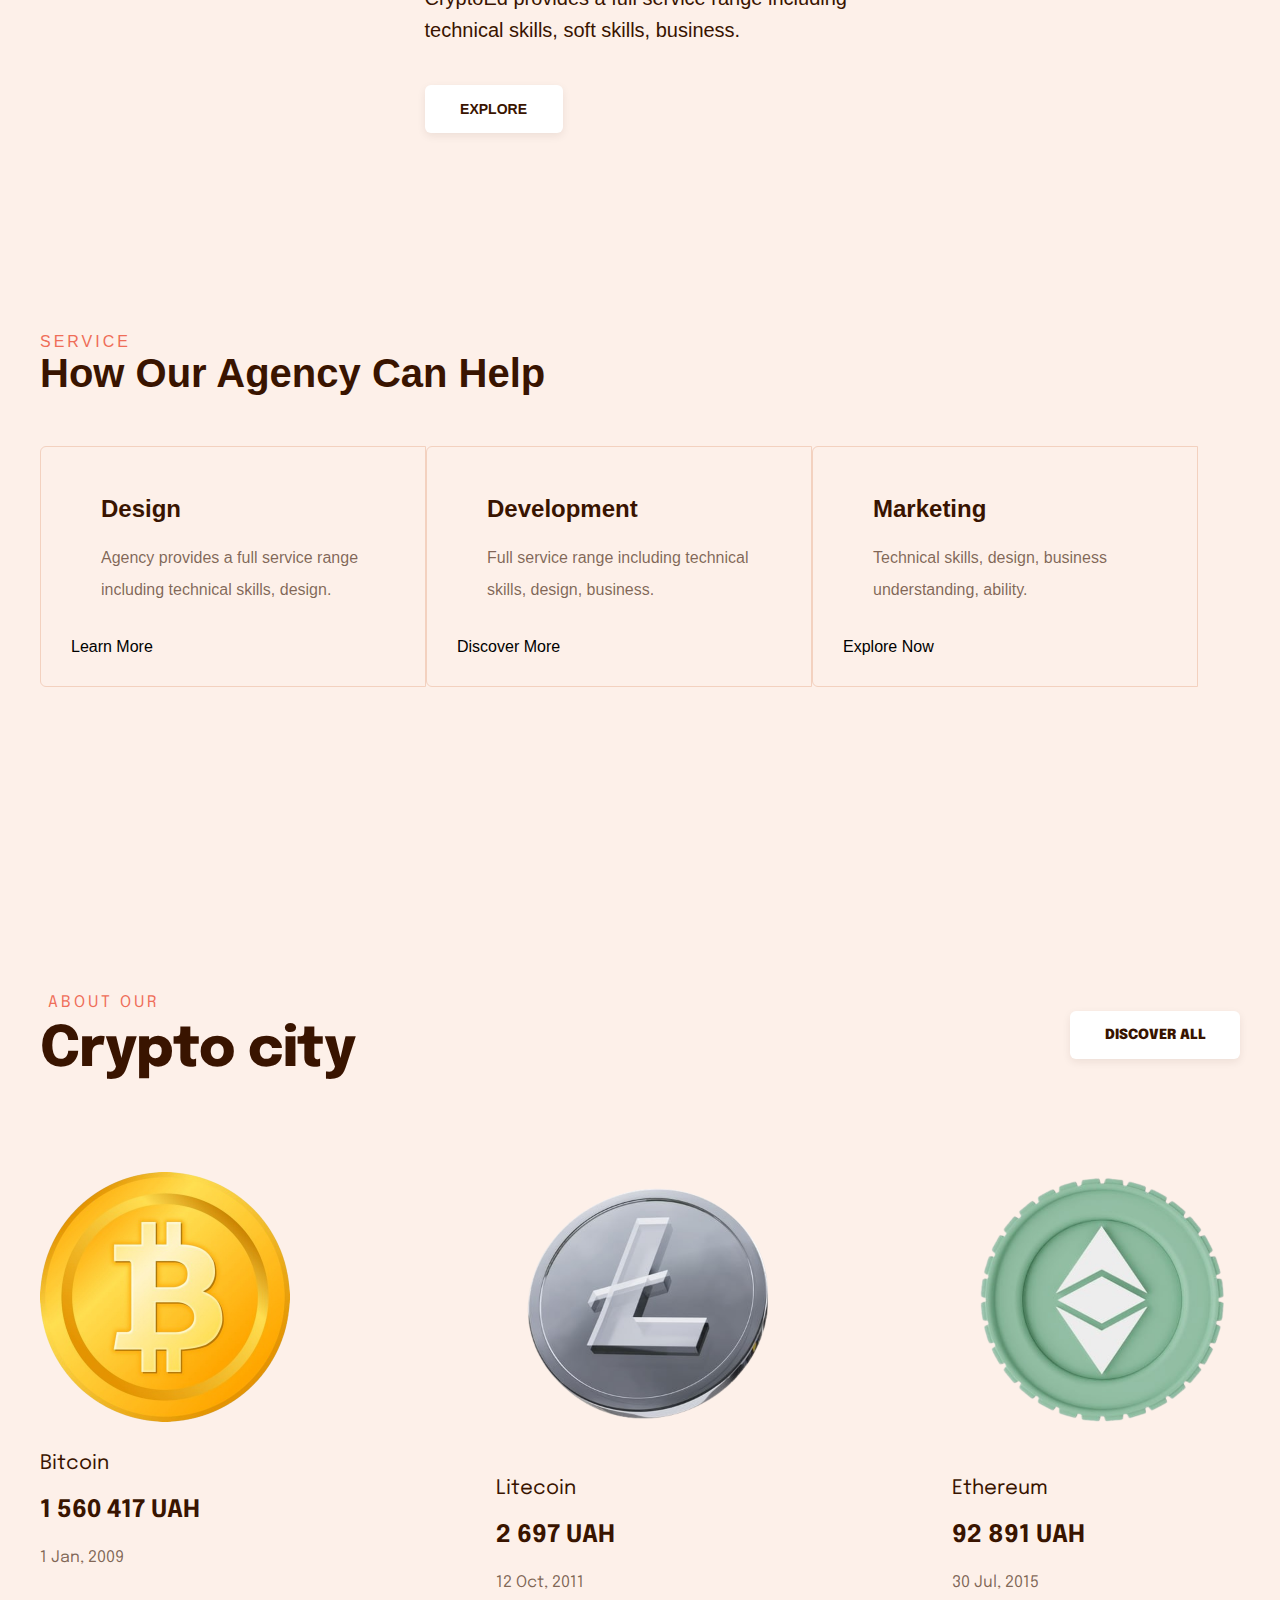
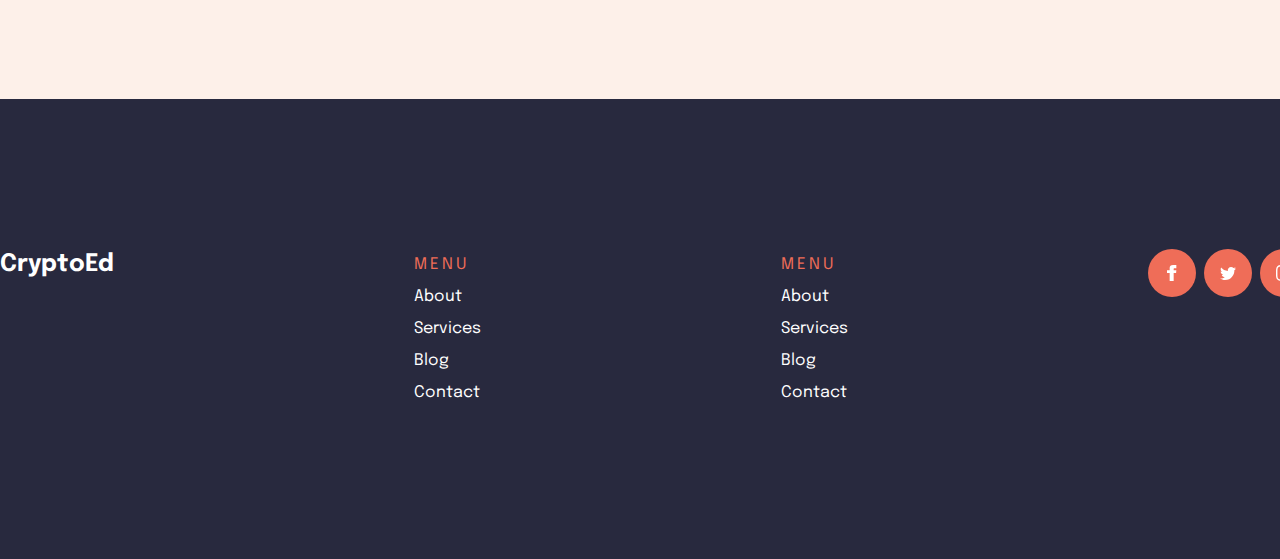
==== commit a9100b6a: "123" ====
--- a/index.html
+++ b/index.html
@@ -56,7 +56,7 @@
           <div class="left__group">
             <button class="group__btn-1">How We Work</button>
             <a class="group__btn-2" href="./members/illia/index.html"
-              >Contact Us</a
+              >My Page</a
             >
           </div>
         </div>
